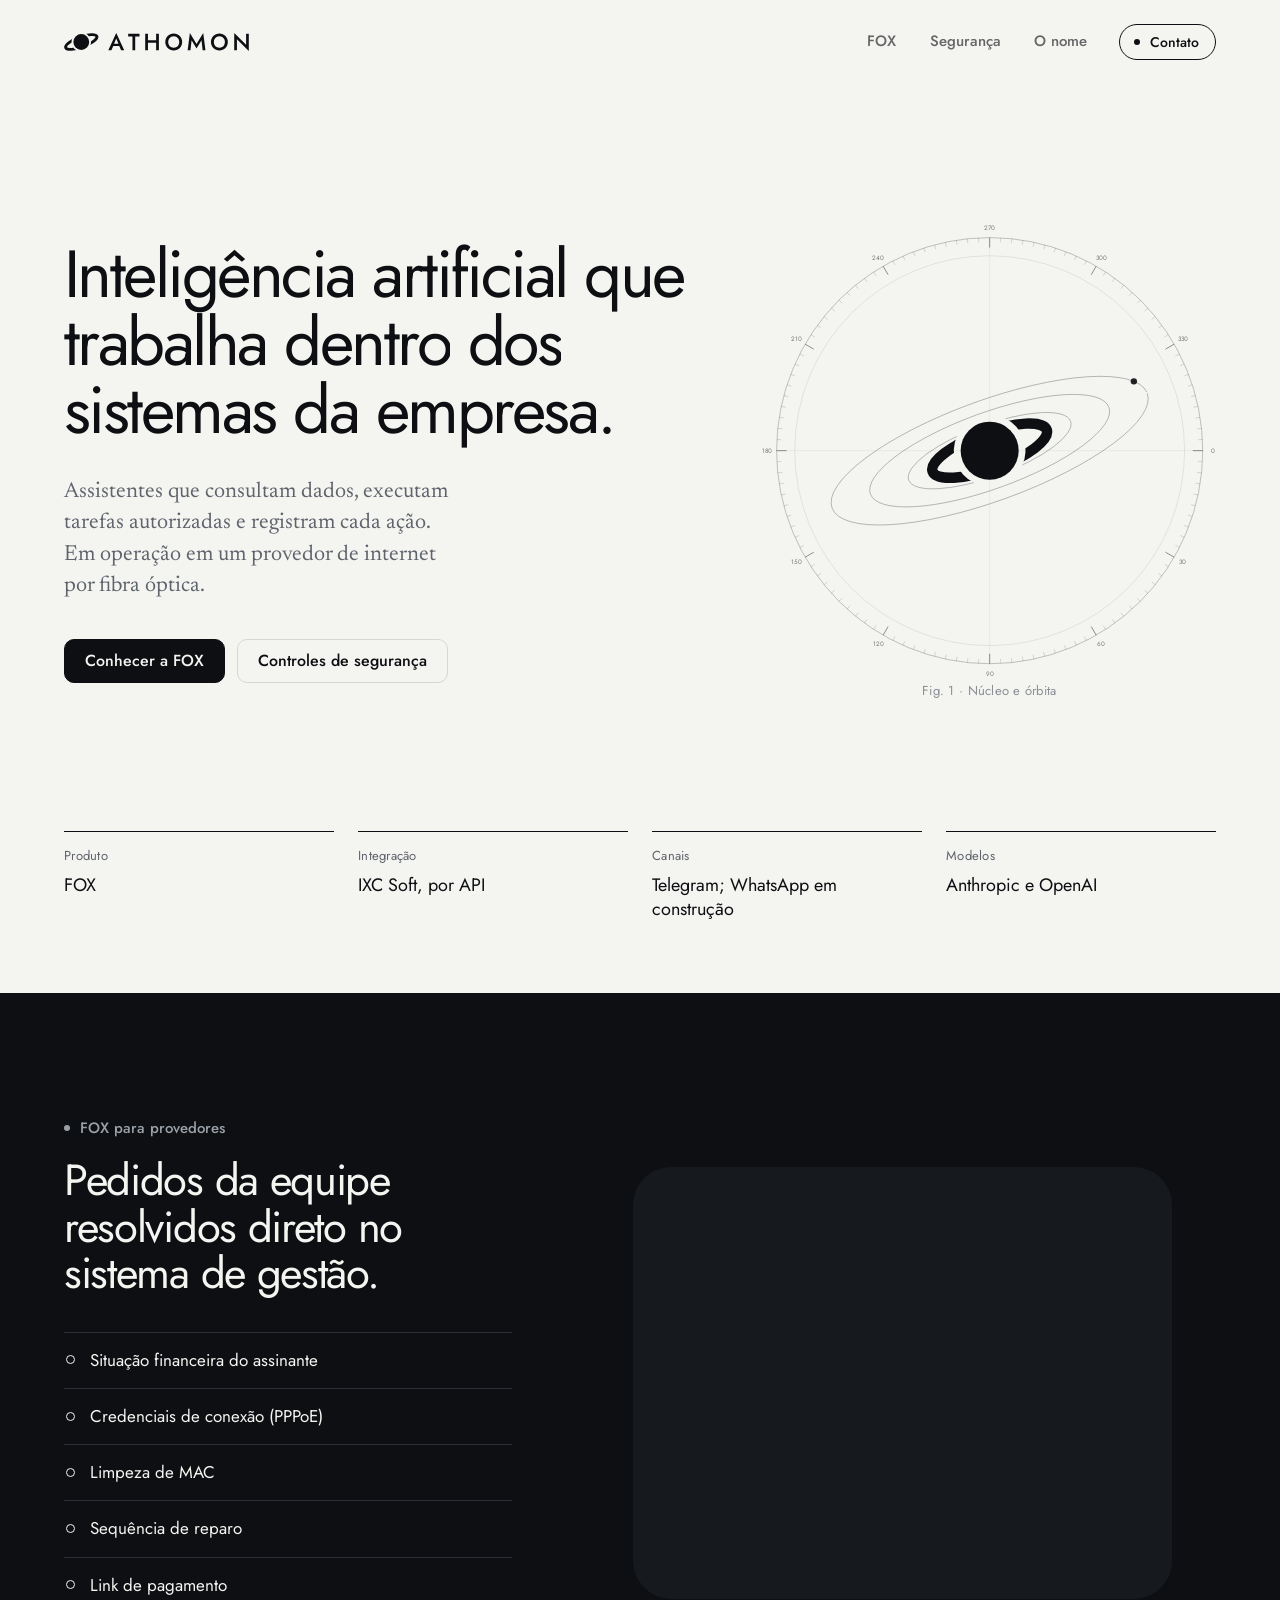
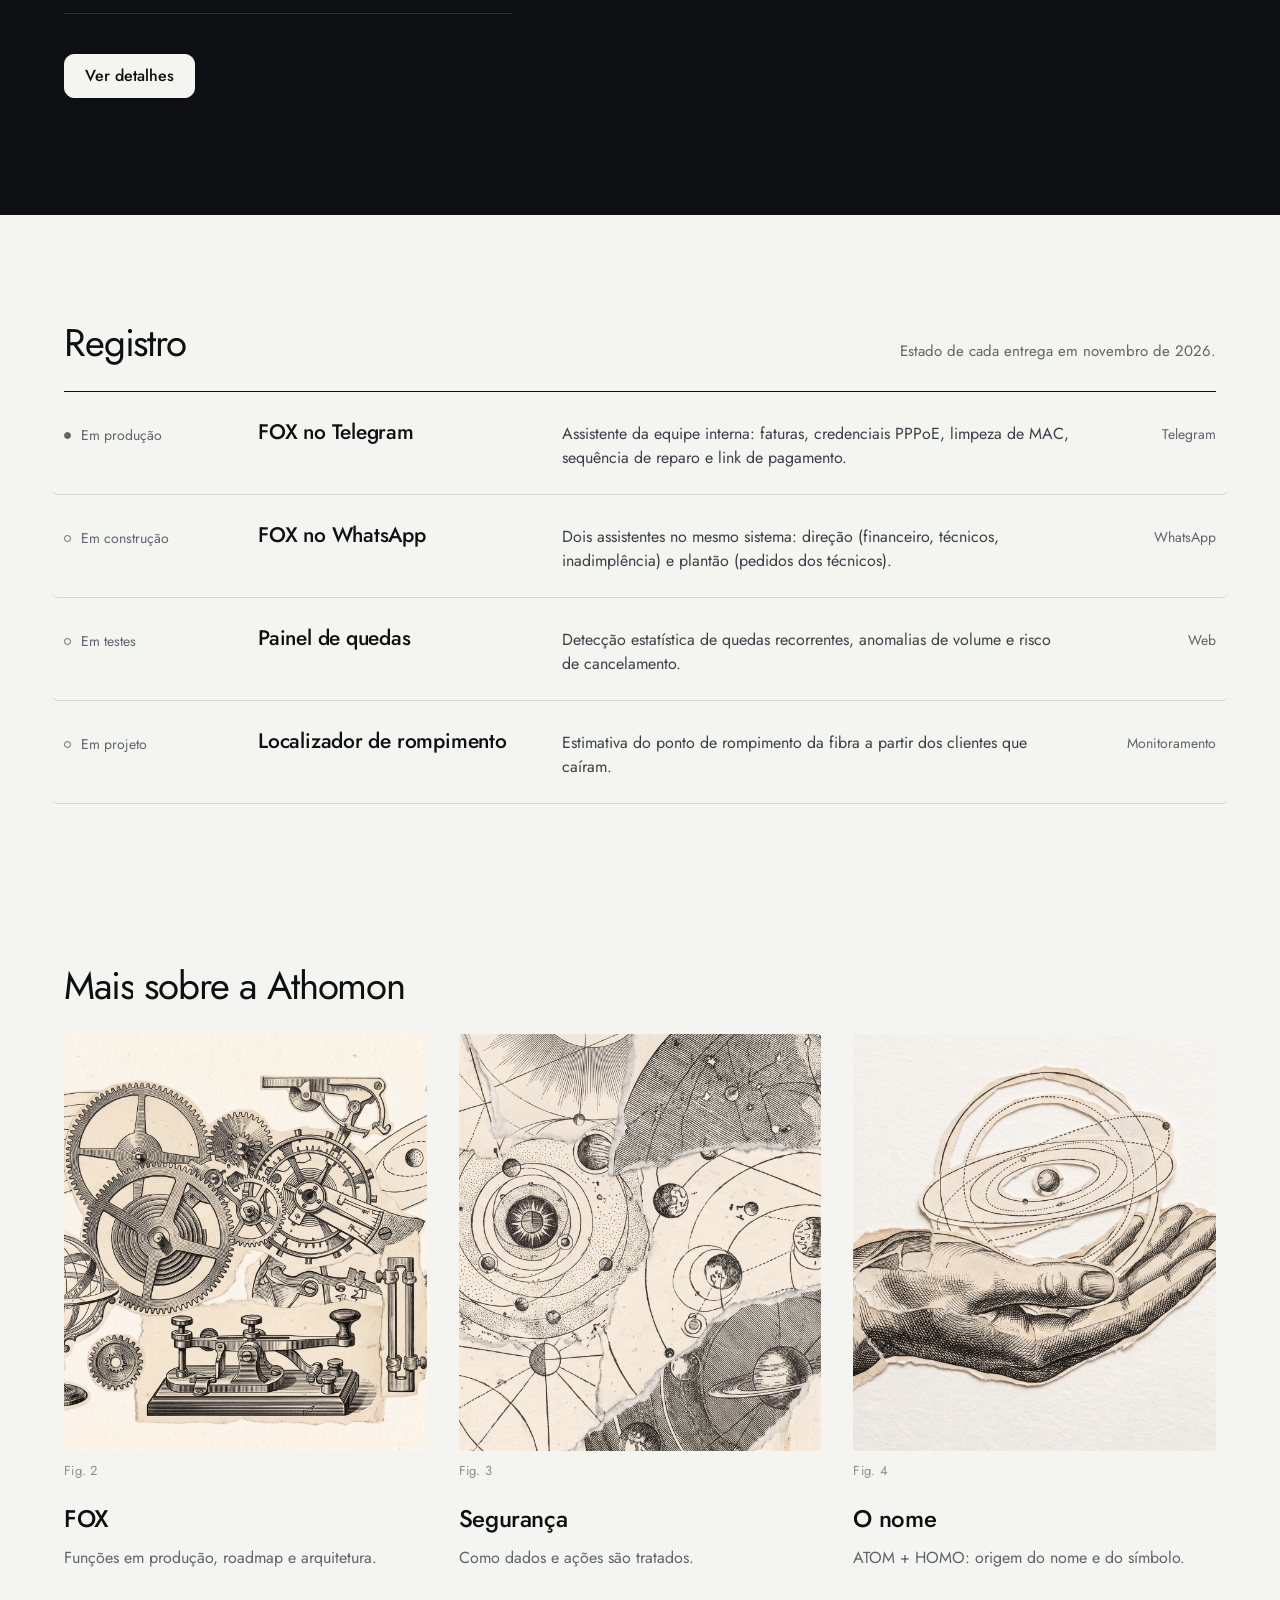
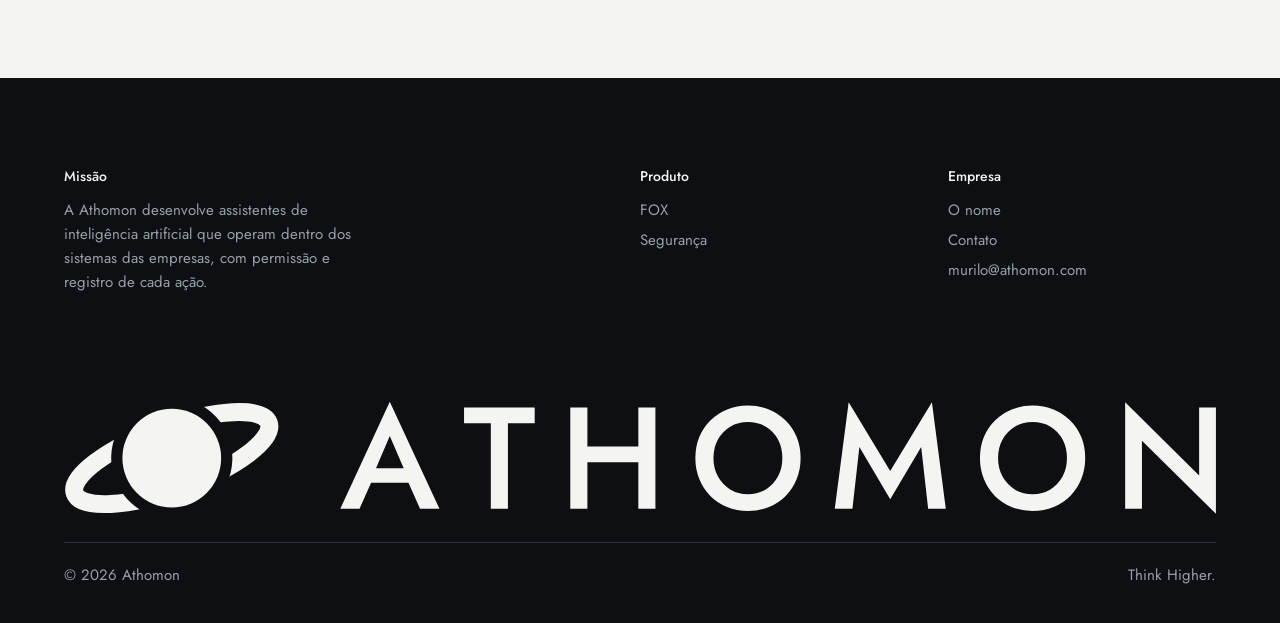
==== index.html @ ba0ac28b "Site institucional da Athomon Páginas: início, FOX, segurança, o nome, contato e 404. Domínio própri" ====
<!doctype html>
<html lang="pt-BR">
<head>
<meta charset="utf-8">
<meta name="viewport" content="width=device-width, initial-scale=1">
<title>ATHOMON · Inteligência Superior</title>
<meta name="description" content="A Athomon desenvolve assistentes de inteligência artificial que consultam dados, executam tarefas autorizadas e registram cada ação, integrados aos sistemas da empresa.">
<meta name="theme-color" content="#F4F4F1">
<meta property="og:type" content="website">
<meta property="og:site_name" content="ATHOMON">
<meta property="og:title" content="ATHOMON · Inteligência Superior">
<meta property="og:description" content="A Athomon desenvolve assistentes de inteligência artificial que consultam dados, executam tarefas autorizadas e registram cada ação, integrados aos sistemas da empresa.">
<meta property="og:image" content="https://athomon.com/assets/brand/og-image.png">
<meta name="twitter:card" content="summary_large_image">
<link rel="icon" href="assets/brand/favicon.svg" type="image/svg+xml">
<link rel="icon" href="assets/brand/favicon-32.png" sizes="32x32" type="image/png">
<link rel="apple-touch-icon" href="assets/brand/apple-touch-icon.png">
<link rel="manifest" href="site.webmanifest">
<link rel="preload" href="assets/fonts/newsreader-latin-opsz-normal.woff2" as="font" type="font/woff2" crossorigin>
<link rel="preload" href="assets/fonts/jost-latin-wght-normal.woff2" as="font" type="font/woff2" crossorigin>
<link rel="stylesheet" href="assets/css/site.css">
</head>
<body class="page-home">
<a class="skip" href="#conteudo">Pular para o conteúdo</a>
<header class="site-header" data-tone="light">
  <div class="wrap">
    <a class="brand" href="index.html" aria-label="ATHOMON, página inicial"><svg class="full" aria-hidden="true" focusable="false" xmlns="http://www.w3.org/2000/svg" viewBox="0 0 1591.4 155.0"><defs><mask id="gap-h" maskUnits="userSpaceOnUse" x="-100000" y="-100000" width="200000" height="200000"><rect x="-100000" y="-100000" width="200000" height="200000" fill="#fff"/><circle cx="60" cy="60" r="27" fill="#000"/></mask></defs><g transform="translate(148.8 77.5) scale(3.1) translate(-60 -60)"><ellipse cx="60" cy="60" rx="46" ry="14" transform="rotate(-20 60 60)" fill="none" stroke="currentColor" stroke-width="8" mask="url(#gap-h)"/><circle cx="60" cy="60" r="22" fill="currentColor"/></g><g transform="translate(381.0 147.5) scale(0.2 -0.2)" fill="currentColor"><path transform="translate(0 0)" d="M474 180 554 0H688L345 739L3 0H136L216 180ZM345 502 441 280H250Z"/><path transform="translate(850 0)" d="M8 591H193V0H311V591H496V700H8Z"/><path transform="translate(1514 0)" d="M548 700V430H196V700H78V0H196V321H548V0H666V700Z"/><path transform="translate(2418 0)" d="M163 350Q163 422 194.0 478.5Q225 535 278.5 567.0Q332 599 401 599Q472 599 525.5 567.0Q579 535 609.0 478.5Q639 422 639 350Q639 278 608.5 222.0Q578 166 524.5 133.5Q471 101 401 101Q332 101 278.5 133.5Q225 166 194.0 222.0Q163 278 163 350ZM38 350Q38 272 65.0 205.0Q92 138 141.0 89.0Q190 40 256.5 12.5Q323 -15 401 -15Q481 -15 547.0 12.5Q613 40 662.0 89.0Q711 138 738.0 205.0Q765 272 765 350Q765 429 738.0 495.0Q711 561 661.5 609.5Q612 658 546.0 685.5Q480 713 401 713Q324 713 257.5 685.5Q191 658 141.5 609.5Q92 561 65.0 495.0Q38 429 38 350Z"/><path transform="translate(3381 0)" d="M208 426 421 65 635 426 683 0H805L709 735L421 260L134 735L38 0H160Z"/><path transform="translate(4384 0)" d="M163 350Q163 422 194.0 478.5Q225 535 278.5 567.0Q332 599 401 599Q472 599 525.5 567.0Q579 535 609.0 478.5Q639 422 639 350Q639 278 608.5 222.0Q578 166 524.5 133.5Q471 101 401 101Q332 101 278.5 133.5Q225 166 194.0 222.0Q163 278 163 350ZM38 350Q38 272 65.0 205.0Q92 138 141.0 89.0Q190 40 256.5 12.5Q323 -15 401 -15Q481 -15 547.0 12.5Q613 40 662.0 89.0Q711 138 738.0 205.0Q765 272 765 350Q765 429 738.0 495.0Q711 561 661.5 609.5Q612 658 546.0 685.5Q480 713 401 713Q324 713 257.5 685.5Q191 658 141.5 609.5Q92 561 65.0 495.0Q38 429 38 350Z"/><path transform="translate(5347 0)" d="M589 700V230L78 735V0H194V470L705 -35V700Z"/></g></svg><svg class="symbol-only" viewBox="12 34 96 52" aria-hidden="true" focusable="false"><defs><mask id="sg-h" maskUnits="userSpaceOnUse" x="0" y="0" width="120" height="120"><rect width="120" height="120" fill="#fff"/><circle cx="60" cy="60" r="27" fill="#000"/></mask></defs><ellipse cx="60" cy="60" rx="46" ry="14" transform="rotate(-20 60 60)" fill="none" stroke="currentColor" stroke-width="8" mask="url(#sg-h)"/><circle cx="60" cy="60" r="22" fill="currentColor"/></svg></a>
    <nav class="nav" aria-label="Principal"><ul><li><a href="fox.html">FOX</a></li><li><a href="seguranca.html">Segurança</a></li><li><a href="o-nome.html">O nome</a></li><li class="only-mobile"><a href="contato.html">Contato</a></li></ul></nav>
    <a class="nav-cta" href="contato.html">Contato</a>
  </div>
</header>
<main id="conteudo">
<section class="hero2">
  <div class="wrap hero2-grid">
    <div class="hero2-copy">
      <h1 data-rise>Inteligência artificial que trabalha dentro dos sistemas da empresa.</h1>
      <p class="lead in d3">Assistentes que consultam dados, executam tarefas autorizadas e registram cada ação. Em operação em um provedor de internet por fibra óptica.</p>
      <div class="actions in d3"><a class="btn" href="fox.html">Conhecer a FOX</a><a class="btn btn--line" href="seguranca.html">Controles de segurança</a></div>
    </div>
    <figure class="instrument" aria-hidden="true">
      <div class="instrument-svg" data-instrument></div>
      <figcaption>Fig. 1 · Núcleo e órbita</figcaption>
    </figure>
  </div>
  <div class="wrap">
    <dl class="facts" data-stagger>
      <div><dt>Produto</dt><dd>FOX</dd></div>
      <div><dt>Integração</dt><dd>IXC Soft, por API</dd></div>
      <div><dt>Canais</dt><dd>Telegram; WhatsApp em construção</dd></div>
      <div><dt>Modelos</dt><dd>Anthropic e OpenAI</dd></div>
    </dl>
  </div>
</section>

<section class="band dark" aria-labelledby="band-t">
  <div class="wrap band-grid">
    <div>
      <p class="kicker">FOX para provedores</p>
      <h2 id="band-t" data-rise>Pedidos da equipe resolvidos direto no sistema de gestão.</h2>
      <ul class="funcs" data-stagger><li>Situação financeira do assinante</li><li>Credenciais de conexão (PPPoE)</li><li>Limpeza de MAC</li><li>Sequência de reparo</li><li>Link de pagamento</li></ul>
      <div class="actions"><a class="btn btn--light" href="fox.html">Ver detalhes</a></div>
    </div>
    <div class="band-media" data-media data-grow><video autoplay muted loop playsinline preload="metadata" aria-hidden="true" tabindex="-1">
      <source src="assets/media/ath-09.mp4" type="video/mp4">
      <source src="https://d8j0ntlcm91z4.cloudfront.net/user_3Ltc2vMDJ8bPHdyRY86cGGXdeo0/hf_20261112_053314_6e5d01b0-52cd-4d08-a341-68efa203b016.mp4" type="video/mp4">
    </video></div>
  </div>
</section>

<section class="section" aria-labelledby="log-t">
  <div class="wrap">
    <div class="sec-head"><h2 id="log-t" data-rise>Registro</h2><p>Estado de cada entrega em novembro de 2026.</p></div>
    <div class="log" data-stagger><a class="log-row" href="fox.html"><span class="state"><span class="dot full"></span>Em produção</span><span class="log-title">FOX no Telegram</span><span class="log-desc">Assistente da equipe interna: faturas, credenciais PPPoE, limpeza de MAC, sequência de reparo e link de pagamento.</span><span class="log-ch">Telegram</span></a><a class="log-row" href="fox.html"><span class="state"><span class="dot"></span>Em construção</span><span class="log-title">FOX no WhatsApp</span><span class="log-desc">Dois assistentes no mesmo sistema: direção (financeiro, técnicos, inadimplência) e plantão (pedidos dos técnicos).</span><span class="log-ch">WhatsApp</span></a><a class="log-row" href="fox.html"><span class="state"><span class="dot"></span>Em testes</span><span class="log-title">Painel de quedas</span><span class="log-desc">Detecção estatística de quedas recorrentes, anomalias de volume e risco de cancelamento.</span><span class="log-ch">Web</span></a><a class="log-row" href="fox.html"><span class="state"><span class="dot"></span>Em projeto</span><span class="log-title">Localizador de rompimento</span><span class="log-desc">Estimativa do ponto de rompimento da fibra a partir dos clientes que caíram.</span><span class="log-ch">Monitoramento</span></a></div>
  </div>
</section>

<section class="section tight" aria-labelledby="plates-t">
  <div class="wrap">
    <div class="sec-head"><h2 id="plates-t" data-rise>Mais sobre a Athomon</h2></div>
    <div class="plates" data-stagger><a class="plate" href="fox.html"><figure><div class="plate-img"><img src="assets/media/ath-21.jpg" data-fallback="https://d8j0ntlcm91z4.cloudfront.net/user_3Ltc2vMDJ8bPHdyRY86cGGXdeo0/hf_20261112_235222_d9765b86-56c0-4161-a56a-7967b03d1f3a.png" alt="Colagem em gravura antiga de engrenagens, polias e mecanismos de relógio." loading="lazy" decoding="async" width="2400" height="1340"></div><figcaption>Fig. 2</figcaption></figure><h3>FOX</h3><p>Funções em produção, roadmap e arquitetura.</p></a><a class="plate" href="seguranca.html"><figure><div class="plate-img"><img src="assets/media/ath-06.jpg" data-fallback="https://d8j0ntlcm91z4.cloudfront.net/user_3Ltc2vMDJ8bPHdyRY86cGGXdeo0/hf_20261112_063831_55369bb4-44fc-4969-8434-1ddefa40897b.png" alt="Colagem em gravura antiga de cartas celestes e diagramas de órbitas." loading="lazy" decoding="async" width="2400" height="1340"></div><figcaption>Fig. 3</figcaption></figure><h3>Segurança</h3><p>Como dados e ações são tratados.</p></a><a class="plate" href="o-nome.html"><figure><div class="plate-img"><img src="assets/media/ath-20.jpg" data-fallback="https://d8j0ntlcm91z4.cloudfront.net/user_3Ltc2vMDJ8bPHdyRY86cGGXdeo0/hf_20261112_235221_99760dc1-51d0-4c49-9a8e-3d33d204078f.png" alt="Colagem em gravura antiga de uma mão humana segurando um sistema de órbitas." loading="lazy" decoding="async" width="2400" height="1340"></div><figcaption>Fig. 4</figcaption></figure><h3>O nome</h3><p>ATOM + HOMO: origem do nome e do símbolo.</p></a></div>
  </div>
</section>
</main>
<footer class="site-footer dark">
  <div class="wrap">
    <div class="foot-grid">
      <div><h4>Missão</h4><p>A Athomon desenvolve assistentes de inteligência artificial que operam dentro dos sistemas das empresas, com permissão e registro de cada ação.</p></div>
      <div><h4>Produto</h4><ul><li><a href="fox.html">FOX</a></li><li><a href="seguranca.html">Segurança</a></li></ul></div>
      <div><h4>Empresa</h4><ul><li><a href="o-nome.html">O nome</a></li><li><a href="contato.html">Contato</a></li><li><a href="mailto:murilo@athomon.com">murilo@athomon.com</a></li></ul></div>
    </div>
    <div class="foot-mark" aria-hidden="true"><svg class="full" aria-hidden="true" focusable="false" xmlns="http://www.w3.org/2000/svg" viewBox="0 0 1591.4 155.0"><defs><mask id="gap-f" maskUnits="userSpaceOnUse" x="-100000" y="-100000" width="200000" height="200000"><rect x="-100000" y="-100000" width="200000" height="200000" fill="#fff"/><circle cx="60" cy="60" r="27" fill="#000"/></mask></defs><g transform="translate(148.8 77.5) scale(3.1) translate(-60 -60)"><ellipse cx="60" cy="60" rx="46" ry="14" transform="rotate(-20 60 60)" fill="none" stroke="currentColor" stroke-width="8" mask="url(#gap-f)"/><circle cx="60" cy="60" r="22" fill="currentColor"/></g><g transform="translate(381.0 147.5) scale(0.2 -0.2)" fill="currentColor"><path transform="translate(0 0)" d="M474 180 554 0H688L345 739L3 0H136L216 180ZM345 502 441 280H250Z"/><path transform="translate(850 0)" d="M8 591H193V0H311V591H496V700H8Z"/><path transform="translate(1514 0)" d="M548 700V430H196V700H78V0H196V321H548V0H666V700Z"/><path transform="translate(2418 0)" d="M163 350Q163 422 194.0 478.5Q225 535 278.5 567.0Q332 599 401 599Q472 599 525.5 567.0Q579 535 609.0 478.5Q639 422 639 350Q639 278 608.5 222.0Q578 166 524.5 133.5Q471 101 401 101Q332 101 278.5 133.5Q225 166 194.0 222.0Q163 278 163 350ZM38 350Q38 272 65.0 205.0Q92 138 141.0 89.0Q190 40 256.5 12.5Q323 -15 401 -15Q481 -15 547.0 12.5Q613 40 662.0 89.0Q711 138 738.0 205.0Q765 272 765 350Q765 429 738.0 495.0Q711 561 661.5 609.5Q612 658 546.0 685.5Q480 713 401 713Q324 713 257.5 685.5Q191 658 141.5 609.5Q92 561 65.0 495.0Q38 429 38 350Z"/><path transform="translate(3381 0)" d="M208 426 421 65 635 426 683 0H805L709 735L421 260L134 735L38 0H160Z"/><path transform="translate(4384 0)" d="M163 350Q163 422 194.0 478.5Q225 535 278.5 567.0Q332 599 401 599Q472 599 525.5 567.0Q579 535 609.0 478.5Q639 422 639 350Q639 278 608.5 222.0Q578 166 524.5 133.5Q471 101 401 101Q332 101 278.5 133.5Q225 166 194.0 222.0Q163 278 163 350ZM38 350Q38 272 65.0 205.0Q92 138 141.0 89.0Q190 40 256.5 12.5Q323 -15 401 -15Q481 -15 547.0 12.5Q613 40 662.0 89.0Q711 138 738.0 205.0Q765 272 765 350Q765 429 738.0 495.0Q711 561 661.5 609.5Q612 658 546.0 685.5Q480 713 401 713Q324 713 257.5 685.5Q191 658 141.5 609.5Q92 561 65.0 495.0Q38 429 38 350Z"/><path transform="translate(5347 0)" d="M589 700V230L78 735V0H194V470L705 -35V700Z"/></g></svg></div>
    <div class="legal"><span>&copy; <span id="year">2026</span> Athomon</span><span lang="en">Think Higher.</span></div>
  </div>
</footer>
<script src="assets/js/site.js" defer></script>
<script src="assets/js/motion.js" defer></script>
</body>
</html>
---- assets/css/site.css ----
/* ATHOMON — site institucional (v3)
   Base clara (branco gelo), serifada nos títulos e textos, Jost na interface.
   Faixas escuras só onde há mídia. */

@font-face {
  font-family: "Newsreader";
  font-style: normal; font-display: swap; font-weight: 200 800;
  src: url("../fonts/newsreader-latin-opsz-normal.woff2") format("woff2-variations");
  unicode-range: U+0000-00FF, U+0131, U+0152-0153, U+02BB-02BC, U+02C6, U+02DA, U+02DC, U+0304, U+0308, U+0329, U+2000-206F, U+20AC, U+2122, U+2191, U+2193, U+2212, U+2215, U+FEFF, U+FFFD;
}
@font-face {
  font-family: "Newsreader";
  font-style: normal; font-display: swap; font-weight: 200 800;
  src: url("../fonts/newsreader-latin-ext-opsz-normal.woff2") format("woff2-variations");
  unicode-range: U+0100-02BA, U+02BD-02C5, U+02C7-02CC, U+02CE-02D7, U+02DD-02FF, U+1E00-1E9F, U+1EF2-1EFF, U+20A0-20AB, U+20AD-20C0, U+2113, U+2C60-2C7F, U+A720-A7FF;
}
@font-face {
  font-family: "Jost";
  font-style: normal; font-display: swap; font-weight: 100 900;
  src: url("../fonts/jost-latin-wght-normal.woff2") format("woff2-variations");
  unicode-range: U+0000-00FF, U+0131, U+0152-0153, U+02BB-02BC, U+02C6, U+02DA, U+02DC, U+0304, U+0308, U+0329, U+2000-206F, U+20AC, U+2122, U+2191, U+2193, U+2212, U+2215, U+FEFF, U+FFFD;
}
@font-face {
  font-family: "Jost";
  font-style: normal; font-display: swap; font-weight: 100 900;
  src: url("../fonts/jost-latin-ext-wght-normal.woff2") format("woff2-variations");
  unicode-range: U+0100-02BA, U+02BD-02C5, U+02C7-02CC, U+02CE-02D7, U+02DD-02FF, U+1E00-1E9F, U+1EF2-1EFF, U+20A0-20AB, U+20AD-20C0, U+2113, U+2C60-2C7F, U+A720-A7FF;
}


:root {
  --ink: #0D0F12;
  --ink-2: #16191E;
  --ink-line: #2A2E35;
  --ink-muted: #9AA0A8;
  --paper: #F4F4F1;
  --card: #EAEAE5;
  --card-2: #E1E1DB;
  --line: #D6D7D1;
  --muted: #5F646C;
  --faint: #8A8F96;

  --serif: "Newsreader", "Iowan Old Style", Georgia, serif;
  --sans: "Jost", system-ui, sans-serif;
  --ease-out: cubic-bezier(.16, 1, .3, 1);
  --ease-io: cubic-bezier(.65, 0, .35, 1);
  --gutter: clamp(20px, 5vw, 80px);
  --max: 1280px;
  --col: 680px;
  --header-h: 84px;
}

*, *::before, *::after { box-sizing: border-box; }
html { -webkit-text-size-adjust: 100%; text-size-adjust: 100%; scroll-padding-top: 110px; }
body {
  margin: 0; background: var(--paper); color: var(--ink);
  font-family: var(--serif); font-size: 20px; line-height: 1.6;
  font-optical-sizing: auto;
  -webkit-font-smoothing: antialiased; -moz-osx-font-smoothing: grayscale;
  overflow-x: clip;
}
img, svg, video { display: block; max-width: 100%; }
a { color: inherit; }
::selection { background: var(--ink); color: var(--paper); }
.dark ::selection { background: var(--paper); color: var(--ink); }
:focus-visible { outline: 1.5px solid currentColor; outline-offset: 4px; border-radius: 4px; }
.skip { position: fixed; left: 16px; top: -60px; z-index: 100; background: var(--ink); color: var(--paper); font: 500 15px var(--sans); padding: 10px 16px; border-radius: 999px; text-decoration: none; transition: top .2s; }
.skip:focus { top: 16px; }

.wrap { width: min(100% - 2 * var(--gutter), var(--max)); margin-inline: auto; }
.col { width: min(100% - 2 * var(--gutter), var(--col)); margin-inline: auto; }
.dark { background: var(--ink); color: var(--paper); }

/* ---------- Header: marca à esquerda, links de texto ---------- */
.site-header { position: fixed; inset: 0 0 auto 0; z-index: 50; height: var(--header-h); color: var(--ink); view-transition-name: header; transition: color .35s, background-color .35s, transform .5s var(--ease-out), border-color .35s; border-bottom: 1px solid transparent; }
.site-header[data-tone="dark"] { color: var(--paper); }
.site-header.is-solid { background: rgba(244, 244, 241, .88); -webkit-backdrop-filter: blur(16px); backdrop-filter: blur(16px); border-bottom-color: var(--line); }
.site-header.is-solid[data-tone="dark"] { background: rgba(13, 15, 18, .8); border-bottom-color: var(--ink-line); }
.site-header.is-hidden { transform: translateY(-100%); }
.site-header .wrap { height: 100%; display: grid; grid-template-columns: auto 1fr auto; align-items: center; gap: 32px; }
.brand { display: block; line-height: 0; color: inherit; }
.brand svg { height: 18px; width: auto; }
.brand .symbol-only { display: none; }
.nav ul { list-style: none; margin: 0; padding: 0; display: flex; justify-content: flex-end; gap: clamp(20px, 2.6vw, 40px); }
.nav a { position: relative; display: block; padding: 8px 0; font: 500 15px/1 var(--sans); text-decoration: none; color: inherit; opacity: .62; transition: opacity .25s; }
.nav a:hover, .nav a[aria-current="page"] { opacity: 1; }
.nav a::after { content: ""; position: absolute; left: 50%; bottom: -4px; width: 4px; height: 4px; margin-left: -2px; border-radius: 50%; background: currentColor; transform: scale(0); transition: transform .4s var(--ease-out); }
.nav a[aria-current="page"]::after { transform: scale(1); }
.nav .only-mobile { display: none; }
.nav-cta { display: inline-flex; align-items: center; gap: 10px; height: 36px; padding: 0 16px 0 14px; border-radius: 999px; border: 1px solid currentColor; font: 500 14px/1 var(--sans); text-decoration: none; color: inherit; transition: background-color .25s, color .25s, transform .45s var(--ease-out); }
.nav-cta::before { content: ""; width: 6px; height: 6px; border-radius: 50%; background: currentColor; }
.nav-cta:hover { background: var(--ink); color: var(--paper); border-color: var(--ink); }
.site-header[data-tone="dark"] .nav-cta:hover { background: var(--paper); color: var(--ink); border-color: var(--paper); }
@media (max-width: 760px) {
  :root { --header-h: 64px; }
  .site-header .wrap { grid-template-columns: auto 1fr; gap: 12px; }
  .brand .full { display: none; }
  .brand .symbol-only { display: block; height: 24px; }
  .nav ul { gap: 16px; }
  .nav a { font-size: 14px; }
  .nav .only-mobile { display: list-item; }
  .nav-cta { display: none; }
}

/* ---------- Tipografia ---------- */
.eyebrow { display: inline-flex; align-items: center; gap: 10px; font: 500 15px/1.2 var(--sans); margin: 0 0 22px; color: var(--muted); }
.eyebrow::before { content: ""; width: 18px; height: 1px; background: currentColor; }
.headline { font-family: var(--sans); font-weight: 400; font-size: clamp(48px, 6.6vw, 104px); line-height: 1; letter-spacing: -.035em; margin: 0; }
.headline .l { display: block; }
.headline .l > span { display: inline-block; }
.stagger .l:first-child > span { transform: translateX(-.8em); }
.stagger .l:last-child > span { transform: translateX(.8em); }
@media (max-width: 760px) { .stagger .l:first-child > span { transform: translateX(-.25em); } .stagger .l:last-child > span { transform: translateX(.25em); } }
.h2 { font-weight: 400; font-size: clamp(32px, 3.2vw, 46px); line-height: 1.12; letter-spacing: -.015em; margin: 0 0 24px; }
.section-label { font: 500 16px var(--sans); margin: 0 0 22px; padding-bottom: 16px; border-bottom: 1px solid var(--line); }
.in { animation: title-in 1.4s var(--ease-out) both; }
.in.d2 { animation-delay: .1s; }
.in.d3 { animation-delay: .3s; }
@keyframes title-in { from { opacity: 0; translate: 0 22px; filter: blur(6px); } }

/* ---------- Abertura: frase em dois pesos ---------- */
.intro { padding: calc(var(--header-h) + clamp(48px, 9vh, 96px)) 0 clamp(36px, 6vh, 64px); }
.statement { font-weight: 400; font-size: clamp(30px, 3.4vw, 50px); line-height: 1.16; letter-spacing: -.014em; margin: 0; max-width: 24.5em; color: var(--faint); }
.statement b { font-family: var(--sans); font-weight: 500; letter-spacing: -.016em; color: var(--ink); }

/* ---------- Cartão em destaque ---------- */
.feature { position: relative; overflow: hidden; isolation: isolate; border-radius: 18px; background: var(--ink); color: var(--paper); min-height: min(84vh, 840px); display: grid; align-items: start; text-align: center; }
.feature-media { position: absolute; inset: 0; z-index: -1; }
.feature-media video, .feature-media img { width: 100%; height: 100%; object-fit: cover; object-position: 50% 78%; opacity: 0; transition: opacity 1.6s var(--ease-out); }
.feature-media.is-ready video, .feature-media.is-ready img { opacity: 1; }
.feature-body { padding: clamp(56px, 11vh, 120px) clamp(24px, 5vw, 80px) 0; max-width: 760px; margin: 0 auto; }
.feature .actions { justify-content: center; }
.feature .headline { font-size: clamp(44px, 5.6vw, 88px); }
.feature p { font: 400 clamp(17px, 1.35vw, 21px)/1.5 var(--sans); color: #D3D6DA; margin: 28px auto 34px; max-width: 26em; }
@media (max-width: 760px) {
  .feature { min-height: 680px; }
  .feature-media video { object-position: 74% 100%; }
}

/* ---------- Botões ---------- */
.actions { display: flex; flex-wrap: wrap; gap: 12px; align-items: center; }
.btn { display: inline-flex; align-items: center; height: 44px; padding: 0 20px; border-radius: 10px; font: 500 16px/1 var(--sans); text-decoration: none; cursor: pointer; background: var(--ink); color: var(--paper); border: 1px solid var(--ink); transition: transform .45s var(--ease-out), opacity .2s, background-color .2s; }
.btn:hover { opacity: .88; }
.btn--light { background: var(--paper); color: var(--ink); border-color: var(--paper); }
.btn--ghost { background: color-mix(in srgb, var(--paper) 14%, transparent); color: var(--paper); border-color: transparent; }
.btn--line { background: transparent; color: var(--ink); border-color: var(--line); }
.btn--line:hover { background: var(--card); opacity: 1; }
.btn--wide { width: 100%; justify-content: center; background: var(--card-2); color: var(--ink); border-color: transparent; }
.btn--wide:hover { opacity: .8; }

/* ---------- Seções ---------- */
.section { padding: clamp(72px, 12vh, 130px) 0; }
.section.tight { padding-top: clamp(36px, 6vh, 60px); }

/* Cartões de atualização */
.cards { display: grid; grid-template-columns: repeat(3, minmax(0, 1fr)); gap: 16px; }
.card { background: var(--card); border-radius: 16px; padding: 30px 30px 26px; display: flex; flex-direction: column; font-family: var(--sans); }
.card .meta { font-size: 15px; color: var(--muted); display: flex; justify-content: space-between; gap: 12px; margin-bottom: 22px; }
.card h3 { font: 500 26px/1.15 var(--sans); letter-spacing: -.012em; margin: 0 0 14px; }
.card p { font-size: 16px; line-height: 1.5; color: #3B4048; margin: 0 0 28px; }
.card dl { margin: auto 0 18px; }
.card dl div { display: flex; justify-content: space-between; gap: 16px; padding: 12px 0; border-top: 1px solid var(--line); font-size: 15px; }
.card dt { font-weight: 500; }
.card dd { margin: 0; color: var(--muted); text-align: right; }
.state { display: inline-flex; align-items: center; gap: 8px; }
.dot { width: 7px; height: 7px; border-radius: 50%; border: 1.5px solid currentColor; display: inline-block; position: relative; }
.dot.full { background: currentColor; }
@media (max-width: 960px) { .cards { grid-template-columns: 1fr; } }

/* Saiba mais: cartões com colagem */
.learn { display: grid; grid-template-columns: repeat(3, minmax(0, 1fr)); gap: 24px; }
.learn a { text-decoration: none; display: block; font-family: var(--sans); }
.learn .thumb { aspect-ratio: 16 / 10; border-radius: 10px; overflow: hidden; background: var(--card); margin-bottom: 18px; }
.learn .thumb img { width: 100%; height: 100%; object-fit: cover; transition: transform 1.2s var(--ease-out); }
.learn a:hover .thumb img { transform: scale(1.04); }
.learn h3 { font: 600 22px/1.2 var(--sans); letter-spacing: -.01em; margin: 0 0 8px; }
.learn p { font-size: 16px; line-height: 1.5; color: var(--muted); margin: 0; max-width: 34ch; }
@media (max-width: 860px) { .learn { grid-template-columns: 1fr; } }

/* ---------- Páginas internas ---------- */
.page-top { padding: calc(var(--header-h) + clamp(64px, 12vh, 130px)) 0 clamp(48px, 8vh, 88px); }
.page-top .lead { font-size: clamp(22px, 2vw, 28px); line-height: 1.35; color: var(--muted); max-width: 32ch; margin: 28px 0 0; }
.page-top.center { text-align: center; }
.page-top.center .lead { margin-inline: auto; }

.media-card { border-radius: 18px; overflow: hidden; aspect-ratio: 16 / 8; background: var(--ink); position: relative; }
.media-card video, .media-card img { width: 100%; height: 100%; object-fit: cover; opacity: 0; transition: opacity 1.6s var(--ease-out); }
.media-card.is-ready video, .media-card.is-ready img { opacity: 1; }
@media (max-width: 760px) { .media-card { aspect-ratio: 4 / 5; } .media-card video { object-position: 76% 50%; } }

/* Ficha técnica (linhas rótulo / valor) */
.spec { display: grid; grid-template-columns: minmax(0, 4fr) minmax(0, 8fr); gap: clamp(28px, 5vw, 80px); }
.spec h2 { font-family: var(--sans); font-weight: 400; font-size: clamp(28px, 2.6vw, 38px); line-height: 1.1; letter-spacing: -.025em; margin: 0; }
.spec h2 small { display: block; font: 400 16px/1.5 var(--sans); color: var(--muted); margin-top: 12px; letter-spacing: 0; }
.rows { border-top: 1px solid var(--ink); font-family: var(--sans); }
.rows > div { display: grid; grid-template-columns: minmax(150px, 2fr) minmax(0, 5fr) auto; gap: 20px; padding: 18px 0; border-bottom: 1px solid var(--line); font-size: 17px; line-height: 1.45; align-items: baseline; }
.rows dt { font-weight: 500; }
.rows dd { margin: 0; color: #3B4048; }
.rows .tag { font-size: 14px; color: var(--muted); white-space: nowrap; }
@media (max-width: 860px) { .spec { grid-template-columns: 1fr; } .rows > div { grid-template-columns: 1fr; gap: 4px; } }

/* Texto corrido */
.prose p { margin: 0 0 1.2em; }
.prose strong { font-weight: 600; }
.prose a { text-decoration: underline; text-decoration-thickness: 1px; text-underline-offset: 3px; }
.figure { margin: 0; }
.figure .frame { border-radius: 14px; overflow: hidden; background: var(--card); aspect-ratio: 16 / 9; }
.figure img { width: 100%; height: 100%; object-fit: cover; }
.figure figcaption { font: 400 15px/1.5 var(--sans); color: var(--muted); margin-top: 14px; }

/* Controles de segurança */
.controls { display: grid; grid-template-columns: repeat(2, minmax(0, 1fr)); gap: 0 clamp(32px, 5vw, 72px); border-top: 1px solid var(--ink); }
.controls article { padding: 30px 0 34px; border-bottom: 1px solid var(--line); }
.controls h3 { font: 500 21px/1.25 var(--sans); margin: 0 0 10px; letter-spacing: -.005em; }
.controls p { margin: 0; font-size: 18px; line-height: 1.55; color: #3B4048; max-width: 40ch; }
@media (max-width: 760px) { .controls { grid-template-columns: 1fr; } }

/* ---------- O nome ---------- */
.story { position: relative; height: 380vh; }
.story-stage { position: sticky; top: 0; height: 100svh; display: grid; place-items: center; overflow: hidden; }
.story-inner { width: min(100% - 2 * var(--gutter), 1160px); display: grid; gap: clamp(36px, 7vh, 72px); }
.word { width: 100%; height: auto; overflow: visible; }
.word .ltr path { fill: var(--paper); }
.word .ltr { transform-box: fill-box; transform-origin: center; transition: opacity .8s var(--ease-out), transform 1s var(--ease-out); }
.word .sym-ring { fill: none; stroke: var(--paper); }
.word .sym-core { fill: var(--paper); }
.captions { position: relative; min-height: 5em; width: min(100%, 720px); margin-inline: auto; text-align: center; font-family: var(--sans); }
.caption { position: absolute; inset: 0 0 auto 0; opacity: 0; transform: translateY(12px); transition: opacity .7s var(--ease-out), transform .9s var(--ease-out); }
.caption.is-on { opacity: 1; transform: none; }
.caption b { display: block; font-weight: 500; font-size: 15px; letter-spacing: .14em; margin-bottom: 10px; color: var(--ink-muted); }
.caption p { margin: 0; font-size: clamp(19px, 1.7vw, 23px); line-height: 1.4; }
.progress { position: absolute; right: var(--gutter); top: 50%; translate: 0 -50%; display: grid; gap: 10px; }
.progress i { display: block; width: 5px; height: 5px; border-radius: 50%; background: var(--ink-line); transition: background .4s, transform .4s; }
.progress i.is-on { background: var(--paper); transform: scale(1.4); }
@media (max-width: 700px) { .progress { display: none; } }

/* ---------- Contato ---------- */
.contact .mail { font-size: clamp(34px, 5.4vw, 84px); line-height: 1.05; letter-spacing: -.025em; margin: 30px 0 40px; word-break: break-word; }
.contact .mail a { text-decoration: none; background: linear-gradient(currentColor, currentColor) 0 100% / 0 1.5px no-repeat; transition: background-size .8s var(--ease-out); }
.contact .mail a:hover { background-size: 100% 1.5px; }
.toast { min-height: 1.6em; margin-top: 16px; font: 400 15px var(--sans); color: var(--muted); }

/* ---------- Rodapé ---------- */
.site-footer { padding: 88px 0 36px; font: 400 15px/1.6 var(--sans); color: var(--ink-muted); overflow: hidden; }
.foot-grid { display: grid; grid-template-columns: 2fr 1fr 1fr; gap: 40px; }
.foot-grid p { margin: 0; max-width: 34ch; }
.site-footer h4 { font: 500 14px var(--sans); color: var(--paper); margin: 0 0 12px; }
.site-footer ul { list-style: none; padding: 0; margin: 0; }
.site-footer li { margin-bottom: 6px; }
.site-footer a { text-decoration: none; }
.site-footer a:hover { color: var(--paper); }
.foot-mark { color: var(--paper); margin: clamp(72px, 12vh, 140px) 0 28px; }
.foot-mark svg { width: 100%; height: auto; }
.site-footer .legal { display: flex; justify-content: space-between; gap: 16px; padding-top: 20px; border-top: 1px solid var(--ink-line); }
@media (max-width: 760px) { .foot-grid { grid-template-columns: 1fr 1fr; } .foot-grid > :first-child { grid-column: 1 / -1; } }

/* ---------- Início ---------- */
.hero2 { padding: calc(var(--header-h) + clamp(40px, 8vh, 90px)) 0 clamp(48px, 8vh, 90px); }
.hero2-grid { display: grid; grid-template-columns: minmax(0, 7fr) minmax(0, 5fr); gap: clamp(32px, 5vw, 80px); align-items: center; min-height: min(68vh, 680px); }
.hero2 h1 { font: 400 clamp(42px, 5.2vw, 84px)/1.02 var(--sans); letter-spacing: -.038em; margin: 0; max-width: 13em; }
.hero2 .lead { font-size: clamp(20px, 1.7vw, 24px); line-height: 1.45; color: var(--muted); max-width: 33ch; margin: 32px 0 36px; }
.instrument { margin: 0; position: relative; }
.instrument-svg { aspect-ratio: 1; width: 100%; }
.instrument-svg svg { width: 100%; height: 100%; overflow: visible; }
.instrument figcaption { font: 400 13px var(--sans); color: var(--faint); text-align: center; margin-top: 4px; letter-spacing: .02em; }
.facts { display: grid; grid-template-columns: repeat(4, minmax(0, 1fr)); gap: 24px; margin: clamp(40px, 7vh, 72px) 0 0; font-family: var(--sans); }
.facts div { border-top: 1px solid var(--ink); padding-top: 14px; }
.facts dt { font-size: 13px; color: var(--muted); margin-bottom: 6px; letter-spacing: .02em; }
.facts dd { margin: 0; font-size: 18px; line-height: 1.35; }
@media (max-width: 900px) {
  .hero2-grid { grid-template-columns: 1fr; min-height: 0; }
  .instrument { width: min(100%, 420px); margin: 0 auto; order: -1; }
  .facts { grid-template-columns: 1fr 1fr; }
}

/* Faixa escura da FOX */
.band { padding: clamp(80px, 13vh, 140px) 0; }
.band-grid { display: grid; grid-template-columns: minmax(0, 5fr) minmax(0, 7fr); gap: clamp(36px, 6vw, 96px); align-items: center; }
.kicker { font: 500 15px var(--sans); color: var(--ink-muted); margin: 0 0 18px; display: inline-flex; align-items: center; gap: 10px; }
.kicker::before { content: ""; width: 6px; height: 6px; border-radius: 50%; background: currentColor; }
.band h2 { font: 400 clamp(32px, 3.4vw, 52px)/1.06 var(--sans); letter-spacing: -.03em; margin: 0 0 36px; }
.funcs { list-style: none; padding: 0; margin: 0 0 40px; font-family: var(--sans); border-top: 1px solid var(--ink-line); }
.funcs li { padding: 14px 0 14px 26px; border-bottom: 1px solid var(--ink-line); position: relative; font-size: 17px; }
.funcs li::before { content: ""; position: absolute; left: 2px; top: 50%; width: 9px; height: 9px; margin-top: -5px; border-radius: 50%; border: 1.5px solid var(--paper); }
.band-media { border-radius: 10px; overflow: hidden; aspect-ratio: 4 / 3.2; background: var(--ink-2); }
.band-media video { width: 100%; height: 100%; object-fit: cover; object-position: 70% 70%; opacity: 0; transition: opacity 1.6s var(--ease-out); }
.band-media.is-ready video { opacity: 1; }
@media (max-width: 900px) { .band-grid { grid-template-columns: 1fr; } .band-media { order: -1; } }

/* Cabeçalho de seção */
.sec-head { display: flex; justify-content: space-between; align-items: baseline; gap: 24px; margin-bottom: 28px; }
.sec-head h2 { font: 400 clamp(30px, 3vw, 44px)/1.05 var(--sans); letter-spacing: -.03em; margin: 0; }
.sec-head p { margin: 0; font: 400 15px var(--sans); color: var(--muted); }

/* Registro */
.log { border-top: 1px solid var(--ink); font-family: var(--sans); }
.log-row { display: grid; grid-template-columns: 170px minmax(0, 1.1fr) minmax(0, 2fr) 120px; gap: 24px; align-items: baseline; padding: 24px 12px; margin: 0 -12px; border-bottom: 1px solid var(--line); text-decoration: none; border-radius: 6px; transition: background-color .3s; }
.log-row:hover { background: var(--card); }
.log-row .state { font-size: 14px; color: var(--muted); gap: 10px; }
.log-title { font-size: 21px; font-weight: 500; letter-spacing: -.01em; }
.log-desc { font-size: 16px; line-height: 1.5; color: #3B4048; }
.log-ch { font-size: 14px; color: var(--muted); text-align: right; }
@media (max-width: 900px) { .log-row { grid-template-columns: 1fr; gap: 6px; } .log-ch { text-align: left; } }

/* Pranchas */
.plates { display: grid; grid-template-columns: repeat(3, minmax(0, 1fr)); gap: clamp(20px, 2.5vw, 36px); }
.plate { text-decoration: none; font-family: var(--sans); display: block; }
.plate figure { margin: 0 0 18px; }
.plate-img { aspect-ratio: 4 / 4.6; overflow: hidden; border-radius: 4px; background: var(--card); }
.plate-img img { width: 100%; height: 100%; object-fit: cover; transition: transform 1.4s var(--ease-out), filter .6s; filter: grayscale(.15) contrast(1.02); }
.plate:hover .plate-img img { transform: scale(1.05); filter: none; }
.plate figcaption { font-size: 13px; color: var(--faint); margin-top: 10px; letter-spacing: .02em; }
.plate h3 { font-size: 24px; font-weight: 500; letter-spacing: -.015em; margin: 0 0 6px; }
.plate p { font-size: 16px; color: var(--muted); margin: 0; }
@media (max-width: 860px) { .plates { grid-template-columns: 1fr; } .plate-img { aspect-ratio: 4 / 3; } }

/* ---------- Movimento ---------- */
.motion [data-rise] .w { display: inline-block; overflow: hidden; vertical-align: top; padding-bottom: .12em; margin-bottom: -.12em; }
.motion [data-rise] .w > span { display: inline-block; transform: translateY(108%); }
.motion [data-rise].is-in .w > span { transform: none; transition: transform 1.15s var(--ease-out) calc(var(--i, 0) * 30ms); }
.motion [data-ink] .w > span { color: #C6C7C1; transition: color .5s var(--ease-out); }
.motion [data-ink] .w.lit > span { color: inherit; }
.motion [data-stagger] > * { opacity: 0; transform: translateY(24px); }
.motion [data-stagger].is-in > * { opacity: 1; transform: none; transition: opacity 1s var(--ease-out), transform 1.1s var(--ease-out); }
.motion [data-stagger].is-in > :nth-child(2) { transition-delay: .08s; }
.motion [data-stagger].is-in > :nth-child(3) { transition-delay: .16s; }
.motion [data-stagger].is-in > :nth-child(4) { transition-delay: .24s; }
.motion [data-stagger].is-in > :nth-child(5) { transition-delay: .32s; }
.motion [data-stagger].is-in > :nth-child(6) { transition-delay: .4s; }
.motion [data-stagger].is-in > :nth-child(7) { transition-delay: .48s; }
.motion [data-stagger].is-in > :nth-child(8) { transition-delay: .56s; }
.motion [data-curtain] { clip-path: inset(100% 0 0 0 round 14px); }
.motion [data-curtain].is-in { clip-path: inset(0 0 0 0 round 14px); transition: clip-path 1.5s var(--ease-io); }
[data-grow] { will-change: transform; transform-origin: 50% 20%; }
[data-grow] video { will-change: transform; }
.motion .dot.full::after { content: ""; position: absolute; inset: -5px; border-radius: 50%; border: 1px solid currentColor; opacity: 0; animation: live 2.8s var(--ease-out) infinite; }
@keyframes live { 0% { opacity: .55; transform: scale(.45); } 100% { opacity: 0; transform: scale(1.5); } }

/* ---------- Transições entre páginas ---------- */
@view-transition { navigation: auto; }
::view-transition-old(root) { animation: vt-out .4s var(--ease-io) both; }
::view-transition-new(root) { animation: vt-in .8s var(--ease-out) .06s both; }
::view-transition-old(header), ::view-transition-new(header) { animation: none; }
@keyframes vt-out { to { opacity: 0; transform: translateY(-10px); filter: blur(5px); } }
@keyframes vt-in { from { opacity: 0; transform: translateY(16px); filter: blur(5px); } }
html:not(.vt) main { animation: page-in .8s var(--ease-out) both; }
@keyframes page-in { from { opacity: 0; } }

@media (prefers-reduced-motion: reduce) {
  *, *::before, *::after { animation-duration: .01ms !important; animation-iteration-count: 1 !important; transition-duration: .01ms !important; }
  .story { height: auto; }
  .story-stage { position: relative; height: auto; padding: 120px 0 80px; }
  .captions { min-height: 0; display: grid; gap: 24px; }
  .caption { position: relative; opacity: 1; transform: none; }
  ::view-transition-group(*), ::view-transition-old(*), ::view-transition-new(*) { animation: none !important; }
}
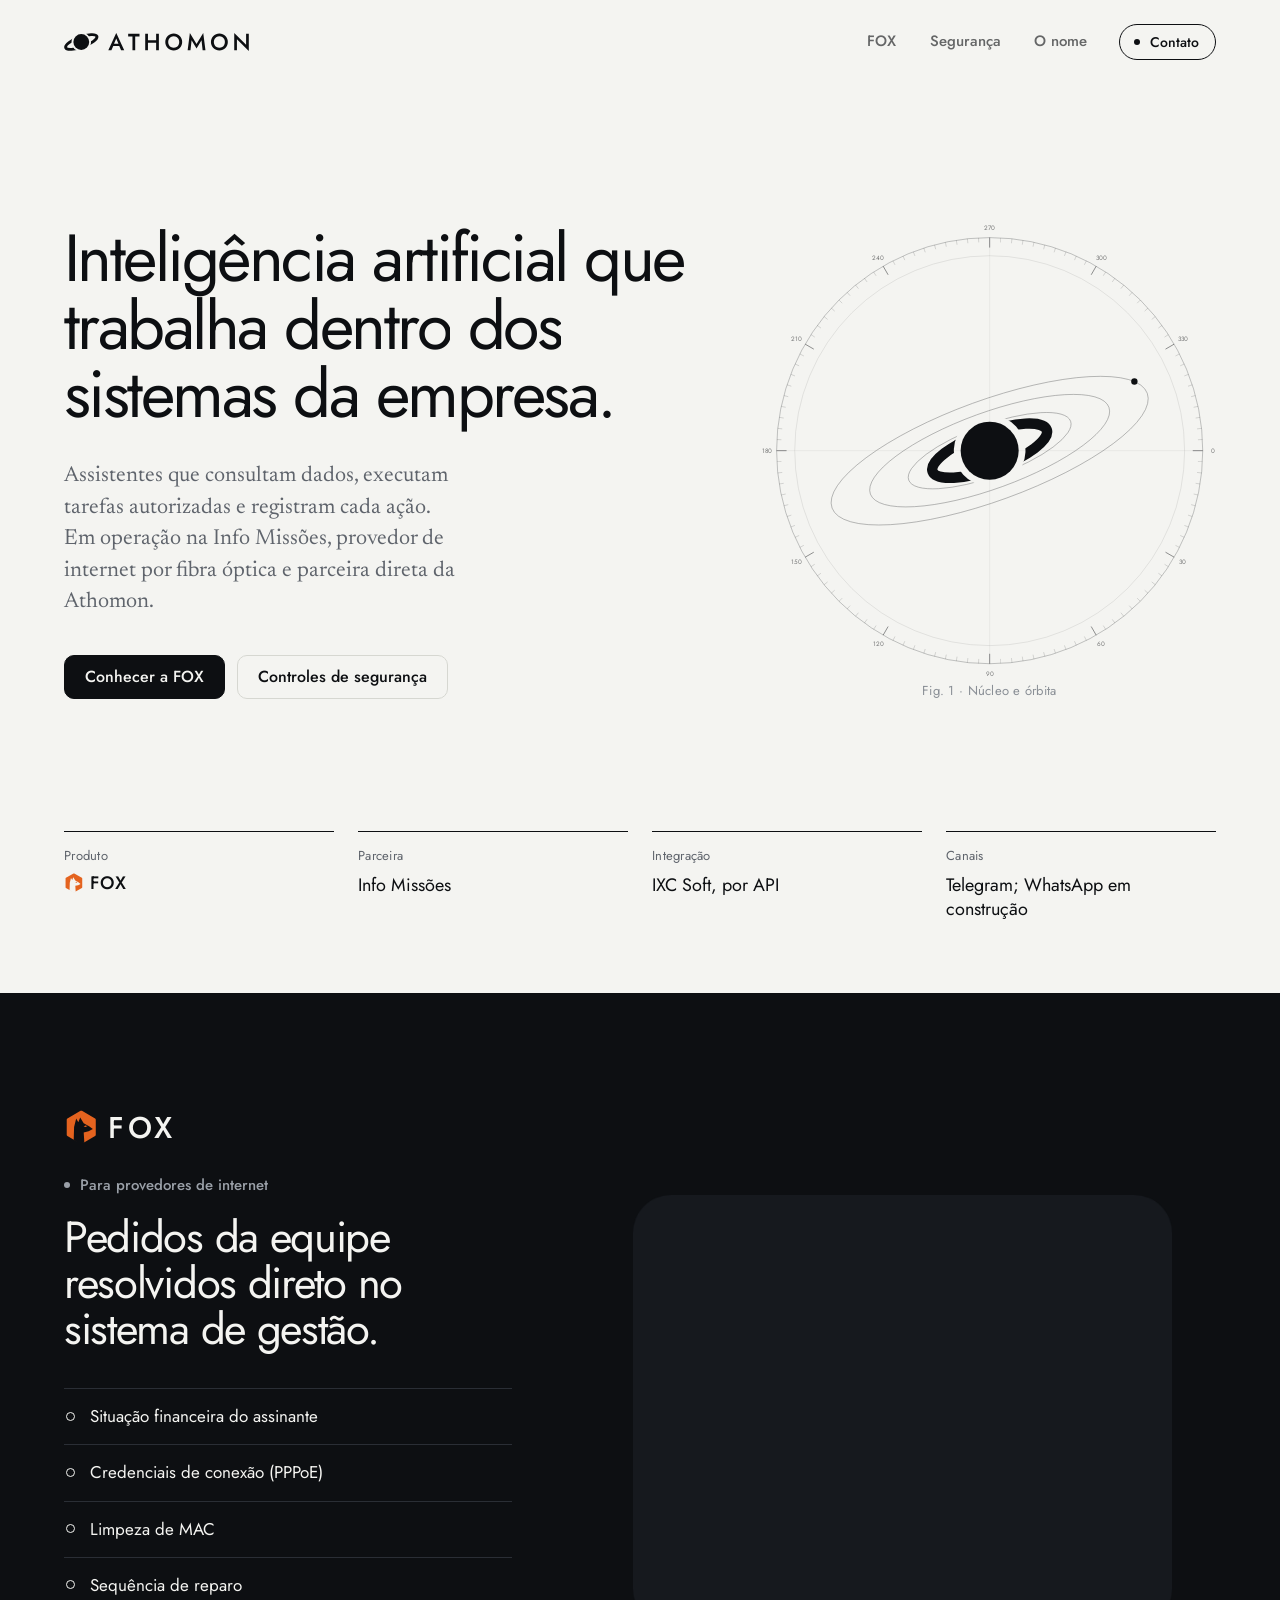
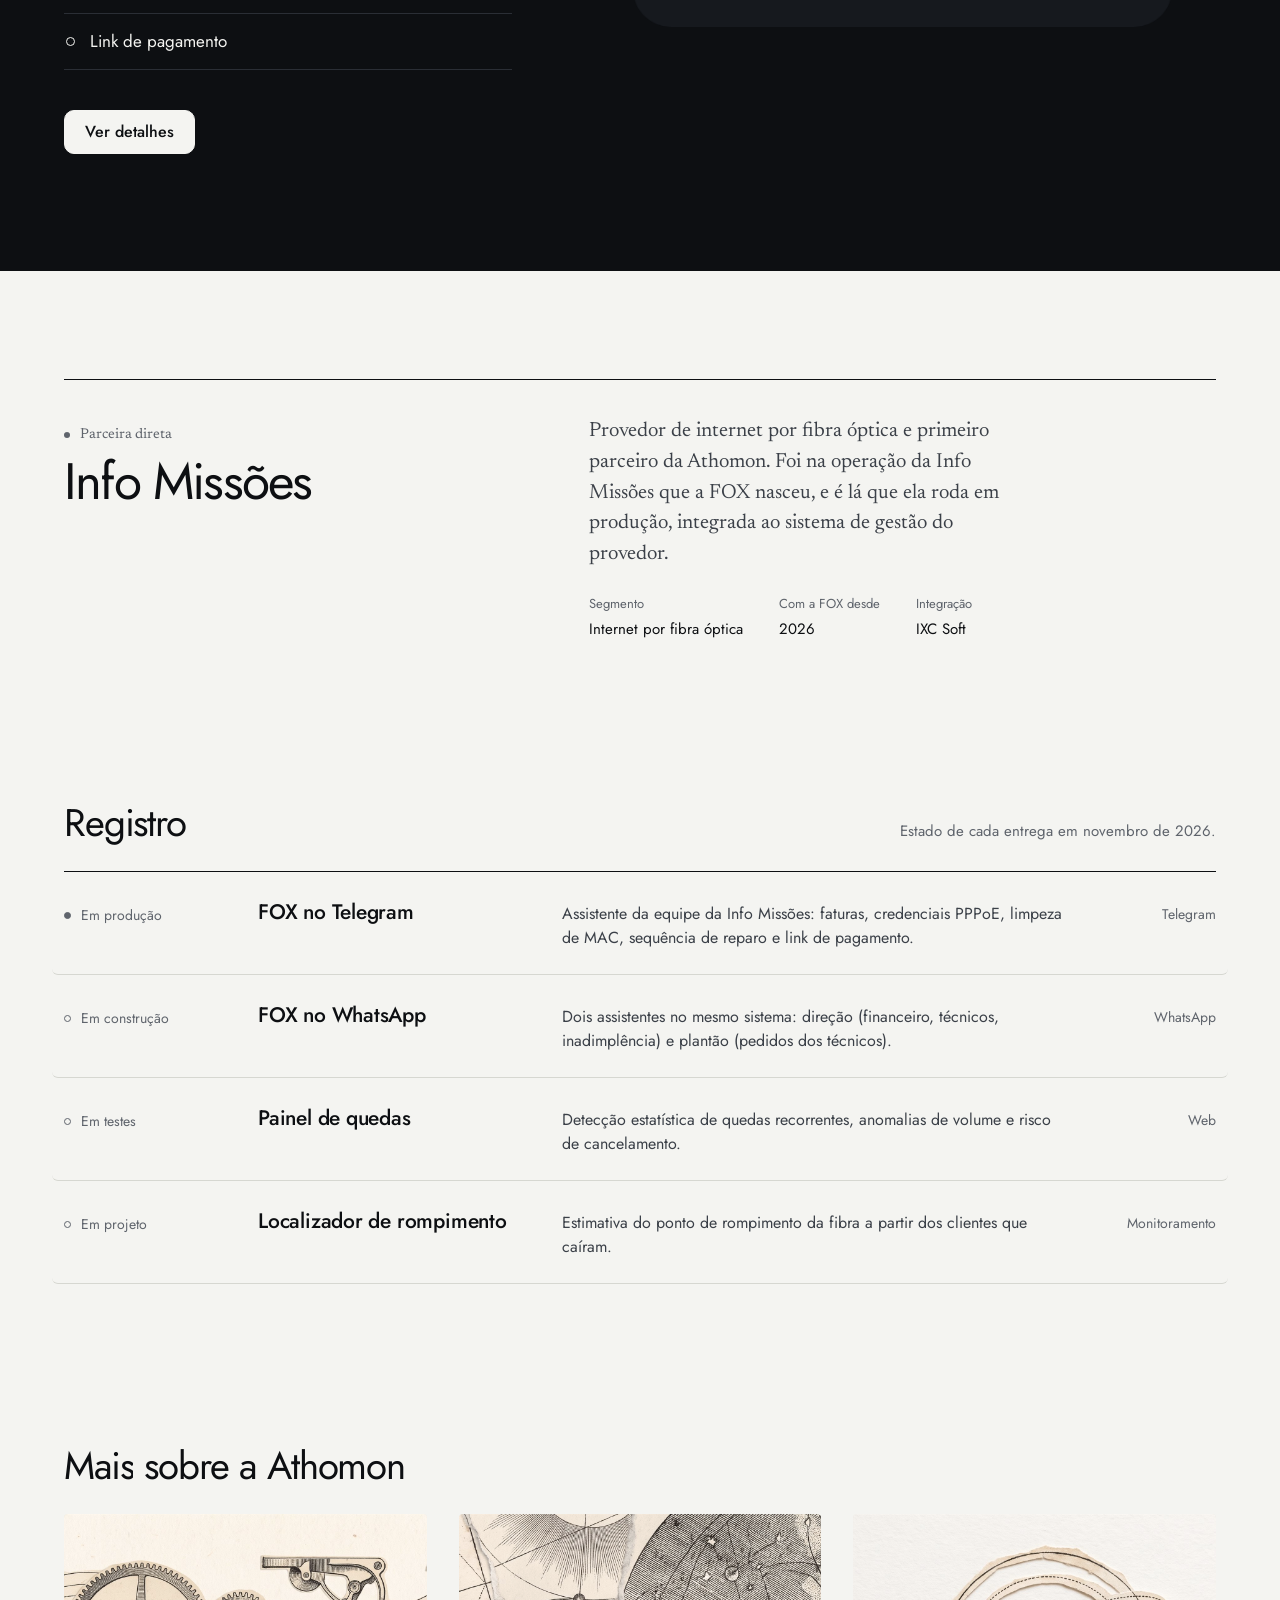
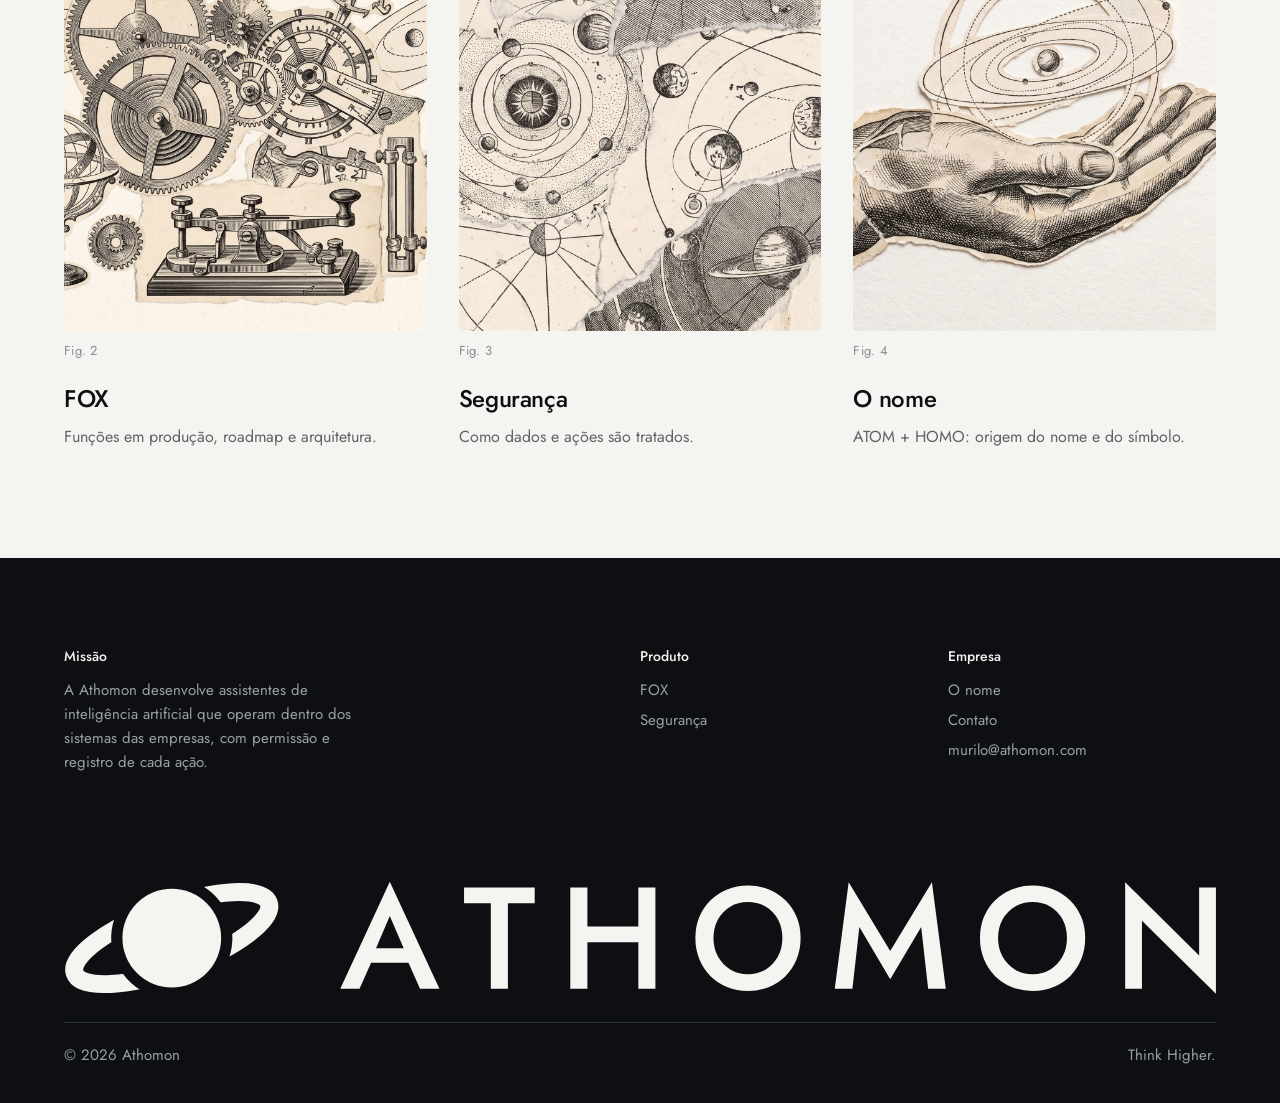
==== commit 255108bc: "FOX com logo animada, demonstração de atendimento e Info Missões como parceira Co-Authored-By: Claud" ====
--- a/index.html
+++ b/index.html
@@ -34,7 +34,7 @@
   <div class="wrap hero2-grid">
     <div class="hero2-copy">
       <h1 data-rise>Inteligência artificial que trabalha dentro dos sistemas da empresa.</h1>
-      <p class="lead in d3">Assistentes que consultam dados, executam tarefas autorizadas e registram cada ação. Em operação em um provedor de internet por fibra óptica.</p>
+      <p class="lead in d3">Assistentes que consultam dados, executam tarefas autorizadas e registram cada ação. Em operação na Info Missões, provedor de internet por fibra óptica e parceira direta da Athomon.</p>
       <div class="actions in d3"><a class="btn" href="fox.html">Conhecer a FOX</a><a class="btn btn--line" href="seguranca.html">Controles de segurança</a></div>
     </div>
     <figure class="instrument" aria-hidden="true">
@@ -44,10 +44,10 @@
   </div>
   <div class="wrap">
     <dl class="facts" data-stagger>
-      <div><dt>Produto</dt><dd>FOX</dd></div>
+      <div><dt>Produto</dt><dd><span class="fox-lockup"><span data-fox-mark="laranja"></span>FOX</span></dd></div>
+      <div><dt>Parceira</dt><dd>Info Missões</dd></div>
       <div><dt>Integração</dt><dd>IXC Soft, por API</dd></div>
       <div><dt>Canais</dt><dd>Telegram; WhatsApp em construção</dd></div>
-      <div><dt>Modelos</dt><dd>Anthropic e OpenAI</dd></div>
     </dl>
   </div>
 </section>
@@ -55,7 +55,8 @@
 <section class="band dark" aria-labelledby="band-t">
   <div class="wrap band-grid">
     <div>
-      <p class="kicker">FOX para provedores</p>
+      <div class="fox-lockup"><span data-fox-mark="laranja" data-draw></span>FOX</div>
+      <p class="kicker">Para provedores de internet</p>
       <h2 id="band-t" data-rise>Pedidos da equipe resolvidos direto no sistema de gestão.</h2>
       <ul class="funcs" data-stagger><li>Situação financeira do assinante</li><li>Credenciais de conexão (PPPoE)</li><li>Limpeza de MAC</li><li>Sequência de reparo</li><li>Link de pagamento</li></ul>
       <div class="actions"><a class="btn btn--light" href="fox.html">Ver detalhes</a></div>
@@ -67,10 +68,20 @@
   </div>
 </section>
 
-<section class="section" aria-labelledby="log-t">
+<section class="section" aria-labelledby="partner-t">
+  <div class="wrap partner" data-stagger>
+    <div><p class="label">Parceira direta</p><h2 id="partner-t">Info Missões</h2></div>
+    <div>
+      <p>Provedor de internet por fibra óptica e primeiro parceiro da Athomon. Foi na operação da Info Missões que a FOX nasceu, e é lá que ela roda em produção, integrada ao sistema de gestão do provedor.</p>
+      <dl><div><dt>Segmento</dt><dd>Internet por fibra óptica</dd></div><div><dt>Com a FOX desde</dt><dd>2026</dd></div><div><dt>Integração</dt><dd>IXC Soft</dd></div></dl>
+    </div>
+  </div>
+</section>
+
+<section class="section tight" aria-labelledby="log-t">
   <div class="wrap">
     <div class="sec-head"><h2 id="log-t" data-rise>Registro</h2><p>Estado de cada entrega em novembro de 2026.</p></div>
-    <div class="log" data-stagger><a class="log-row" href="fox.html"><span class="state"><span class="dot full"></span>Em produção</span><span class="log-title">FOX no Telegram</span><span class="log-desc">Assistente da equipe interna: faturas, credenciais PPPoE, limpeza de MAC, sequência de reparo e link de pagamento.</span><span class="log-ch">Telegram</span></a><a class="log-row" href="fox.html"><span class="state"><span class="dot"></span>Em construção</span><span class="log-title">FOX no WhatsApp</span><span class="log-desc">Dois assistentes no mesmo sistema: direção (financeiro, técnicos, inadimplência) e plantão (pedidos dos técnicos).</span><span class="log-ch">WhatsApp</span></a><a class="log-row" href="fox.html"><span class="state"><span class="dot"></span>Em testes</span><span class="log-title">Painel de quedas</span><span class="log-desc">Detecção estatística de quedas recorrentes, anomalias de volume e risco de cancelamento.</span><span class="log-ch">Web</span></a><a class="log-row" href="fox.html"><span class="state"><span class="dot"></span>Em projeto</span><span class="log-title">Localizador de rompimento</span><span class="log-desc">Estimativa do ponto de rompimento da fibra a partir dos clientes que caíram.</span><span class="log-ch">Monitoramento</span></a></div>
+    <div class="log" data-stagger><a class="log-row" href="fox.html"><span class="state"><span class="dot full"></span>Em produção</span><span class="log-title">FOX no Telegram</span><span class="log-desc">Assistente da equipe da Info Missões: faturas, credenciais PPPoE, limpeza de MAC, sequência de reparo e link de pagamento.</span><span class="log-ch">Telegram</span></a><a class="log-row" href="fox.html"><span class="state"><span class="dot"></span>Em construção</span><span class="log-title">FOX no WhatsApp</span><span class="log-desc">Dois assistentes no mesmo sistema: direção (financeiro, técnicos, inadimplência) e plantão (pedidos dos técnicos).</span><span class="log-ch">WhatsApp</span></a><a class="log-row" href="fox.html"><span class="state"><span class="dot"></span>Em testes</span><span class="log-title">Painel de quedas</span><span class="log-desc">Detecção estatística de quedas recorrentes, anomalias de volume e risco de cancelamento.</span><span class="log-ch">Web</span></a><a class="log-row" href="fox.html"><span class="state"><span class="dot"></span>Em projeto</span><span class="log-title">Localizador de rompimento</span><span class="log-desc">Estimativa do ponto de rompimento da fibra a partir dos clientes que caíram.</span><span class="log-ch">Monitoramento</span></a></div>
   </div>
 </section>
 
@@ -94,5 +105,6 @@
 </footer>
 <script src="assets/js/site.js" defer></script>
 <script src="assets/js/motion.js" defer></script>
+<script src="assets/js/fox.js" defer></script>
 </body>
 </html>
--- a/assets/css/site.css
+++ b/assets/css/site.css
@@ -354,3 +354,79 @@
   .caption { position: relative; opacity: 1; transform: none; }
   ::view-transition-group(*), ::view-transition-old(*), ::view-transition-new(*) { animation: none !important; }
 }
+
+/* =====================================================================
+   FOX: selo, assinatura, demonstração e parceria
+   ===================================================================== */
+[data-fox-mark] { display: inline-block; width: 1em; height: 1em; line-height: 0; flex: none; }
+[data-fox-mark] svg { width: 100%; height: 100%; overflow: visible; }
+.fm-draw .fm-fill { opacity: 0; transform: scale(.92); transform-origin: 50% 50%; transition: opacity .9s var(--ease-out) .9s, transform 1.2s var(--ease-out) .9s; }
+.fm-draw .fm-line { stroke-dasharray: 1; stroke-dashoffset: 1; transition: stroke-dashoffset 1.6s var(--ease-io), opacity .6s 1.4s; }
+.fm-draw.is-drawn .fm-fill { opacity: 1; transform: none; }
+.fm-draw.is-drawn .fm-line { stroke-dashoffset: 0; opacity: 0; }
+
+/* Assinatura FOX: selo + nome */
+.fox-lockup { display: inline-flex; align-items: center; gap: .32em; font: 500 1em/1 var(--sans); letter-spacing: .12em; }
+.fox-lockup [data-fox-mark] { width: 1.15em; height: 1.15em; }
+.band .fox-lockup { display: flex; width: max-content; font-size: 30px; margin-bottom: 22px; color: var(--paper); }
+.facts dd .fox-lockup { font-size: 18px; letter-spacing: .1em; }
+.facts dd .fox-lockup [data-fox-mark] { width: 1.1em; height: 1.1em; }
+
+/* Topo da página FOX */
+.fox-hero { display: grid; grid-template-columns: minmax(0, 7fr) minmax(0, 5fr); gap: clamp(32px, 5vw, 80px); align-items: center; }
+.fox-hero .big-mark { justify-self: center; width: min(100%, 360px); aspect-ratio: 1; position: relative; display: grid; place-items: center; }
+.fox-hero .big-mark [data-fox-mark] { width: 72%; height: 72%; }
+.fox-hero .big-mark::before, .fox-hero .big-mark::after { content: ""; position: absolute; inset: 0; border-radius: 50%; border: 1px solid var(--line); }
+.fox-hero .big-mark::after { inset: 9%; border-style: dashed; border-color: color-mix(in srgb, #E4631F 45%, transparent); animation: spin-slow 60s linear infinite; }
+.fox-hero .big-mark .orbit-dot { position: absolute; inset: 0; animation: spin-slow 14s linear infinite; }
+.fox-hero .big-mark .orbit-dot::before { content: ""; position: absolute; top: -4px; left: 50%; width: 8px; height: 8px; margin-left: -4px; border-radius: 50%; background: #E4631F; }
+@keyframes spin-slow { to { transform: rotate(360deg); } }
+.fox-title { display: flex; align-items: center; gap: .28em; }
+.fox-title .headline { letter-spacing: .06em; }
+@media (max-width: 860px) { .fox-hero { grid-template-columns: 1fr; } .fox-hero .big-mark { width: 220px; order: -1; } }
+
+/* Demonstração de atendimento */
+.demo { display: grid; grid-template-columns: minmax(0, 5fr) minmax(0, 7fr); gap: clamp(32px, 6vw, 96px); align-items: center; }
+.demo h2 { font: 400 clamp(30px, 3vw, 44px)/1.08 var(--sans); letter-spacing: -.03em; margin: 0 0 20px; }
+.demo .note-small { font: 400 14px var(--sans); color: var(--muted); margin-top: 20px; }
+.chat { background: var(--ink); color: var(--paper); border-radius: 14px; overflow: hidden; font-family: var(--sans); min-height: 470px; display: flex; flex-direction: column; }
+.chat-top { display: flex; align-items: center; gap: 12px; padding: 16px 20px; border-bottom: 1px solid var(--ink-line); }
+.chat-top [data-fox-mark] { width: 30px; height: 30px; }
+.chat-top b { display: block; font-weight: 500; font-size: 15px; letter-spacing: .04em; }
+.chat-top small { font-size: 12.5px; color: var(--ink-muted); display: inline-flex; align-items: center; gap: 6px; }
+.chat-top small::before { content: ""; width: 6px; height: 6px; border-radius: 50%; background: #5BBF7A; }
+.chat-log { flex: 1; padding: 22px 20px; display: flex; flex-direction: column; gap: 12px; justify-content: flex-end; }
+.msg { display: flex; gap: 10px; align-items: flex-end; max-width: 86%; opacity: 0; transform: translateY(10px); transition: opacity .5s var(--ease-out), transform .6s var(--ease-out); }
+.msg.in { opacity: 1; transform: none; }
+.msg p { margin: 0; padding: 11px 14px; border-radius: 14px; font-size: 15px; line-height: 1.45; }
+.msg--me { align-self: flex-end; }
+.msg--me p { background: var(--paper); color: var(--ink); border-bottom-right-radius: 4px; }
+.msg--fox p { background: var(--ink-2); border: 1px solid var(--ink-line); border-bottom-left-radius: 4px; }
+.msg-av { width: 26px !important; height: 26px !important; margin-bottom: 2px; }
+.typing { display: inline-flex; gap: 4px; padding: 14px 16px; background: var(--ink-2); border: 1px solid var(--ink-line); border-radius: 14px; border-bottom-left-radius: 4px; }
+.typing i { width: 6px; height: 6px; border-radius: 50%; background: var(--ink-muted); animation: blink 1.2s infinite; }
+.typing i:nth-child(2) { animation-delay: .15s; } .typing i:nth-child(3) { animation-delay: .3s; }
+@keyframes blink { 0%, 60%, 100% { opacity: .25; } 30% { opacity: 1; } }
+.act { background: var(--ink-2); border: 1px solid #3a3f47; border-radius: 12px; padding: 14px; min-width: 250px; }
+.act-head { display: flex; justify-content: space-between; gap: 12px; font-size: 15px; }
+.act-head span { color: var(--ink-muted); font-size: 13px; }
+.act-meta { font-size: 13px; color: var(--ink-muted); margin: 6px 0 12px; }
+.act-btns { display: flex; gap: 8px; }
+.act-btns span { flex: 1; text-align: center; padding: 8px 10px; border-radius: 8px; font-size: 14px; font-weight: 500; transition: transform .2s, background-color .3s, opacity .3s; }
+.act-ok { background: var(--paper); color: var(--ink); }
+.act-no { border: 1px solid var(--ink-line); color: var(--ink-muted); }
+.act-ok.pressed { transform: scale(.94); }
+.msg.done .act-btns { opacity: .35; }
+.msg.done .act { border-color: #5BBF7A; }
+@media (max-width: 900px) { .demo { grid-template-columns: 1fr; } .chat { min-height: 440px; } }
+
+/* Parceria */
+.partner { display: grid; grid-template-columns: minmax(0, 5fr) minmax(0, 7fr); gap: clamp(32px, 6vw, 96px); padding: 36px 0 0; border-top: 1px solid var(--ink); font-family: var(--sans); }
+.partner .label { font-size: 14px; color: var(--muted); margin: 0 0 10px; display: inline-flex; align-items: center; gap: 10px; }
+.partner .label::before { content: ""; width: 6px; height: 6px; border-radius: 50%; background: currentColor; }
+.partner h2 { font: 400 clamp(36px, 4vw, 60px)/1 var(--sans); letter-spacing: -.035em; margin: 0; }
+.partner p { font-family: var(--serif); font-size: clamp(19px, 1.6vw, 22px); line-height: 1.5; color: #3B4048; margin: 0 0 16px; max-width: 38ch; }
+.partner dl { display: flex; flex-wrap: wrap; gap: 10px 36px; margin: 24px 0 0; font-size: 15px; }
+.partner dt { color: var(--muted); font-size: 13px; }
+.partner dd { margin: 2px 0 0; }
+@media (max-width: 860px) { .partner { grid-template-columns: 1fr; } }
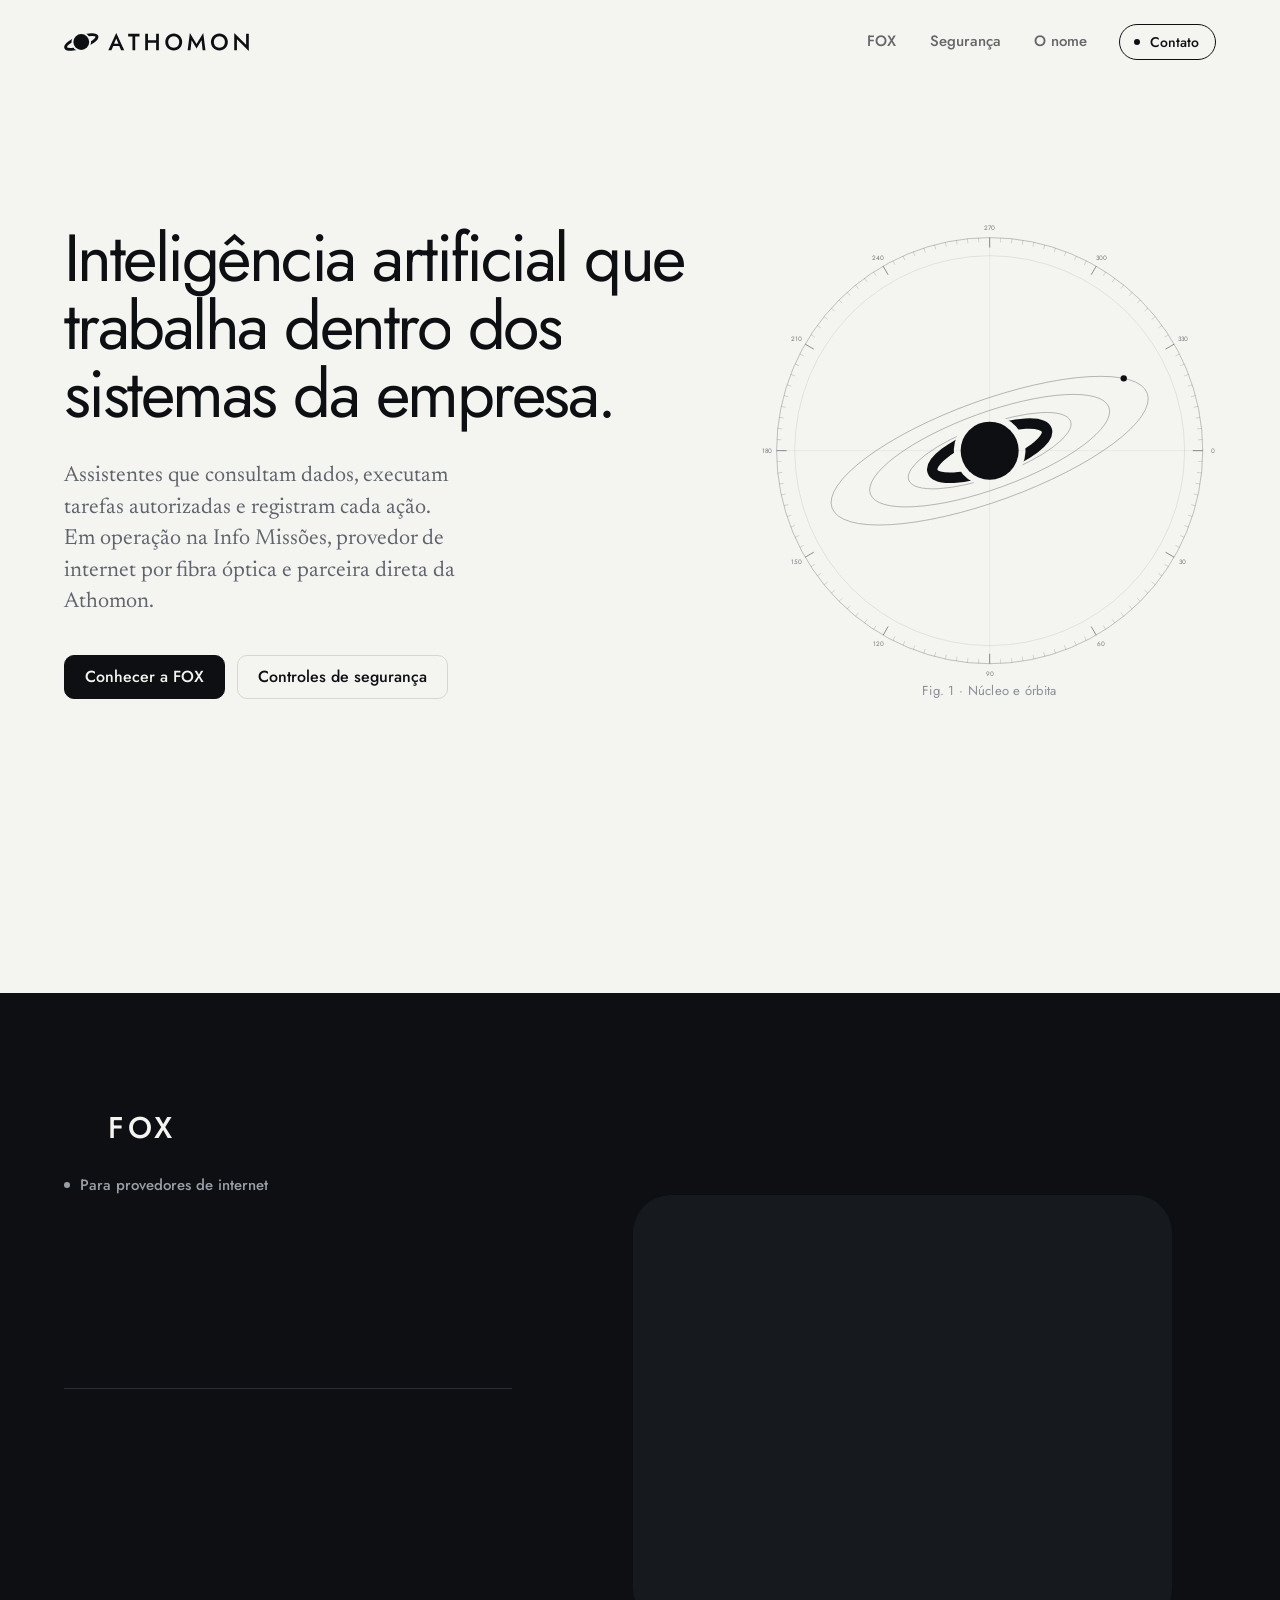
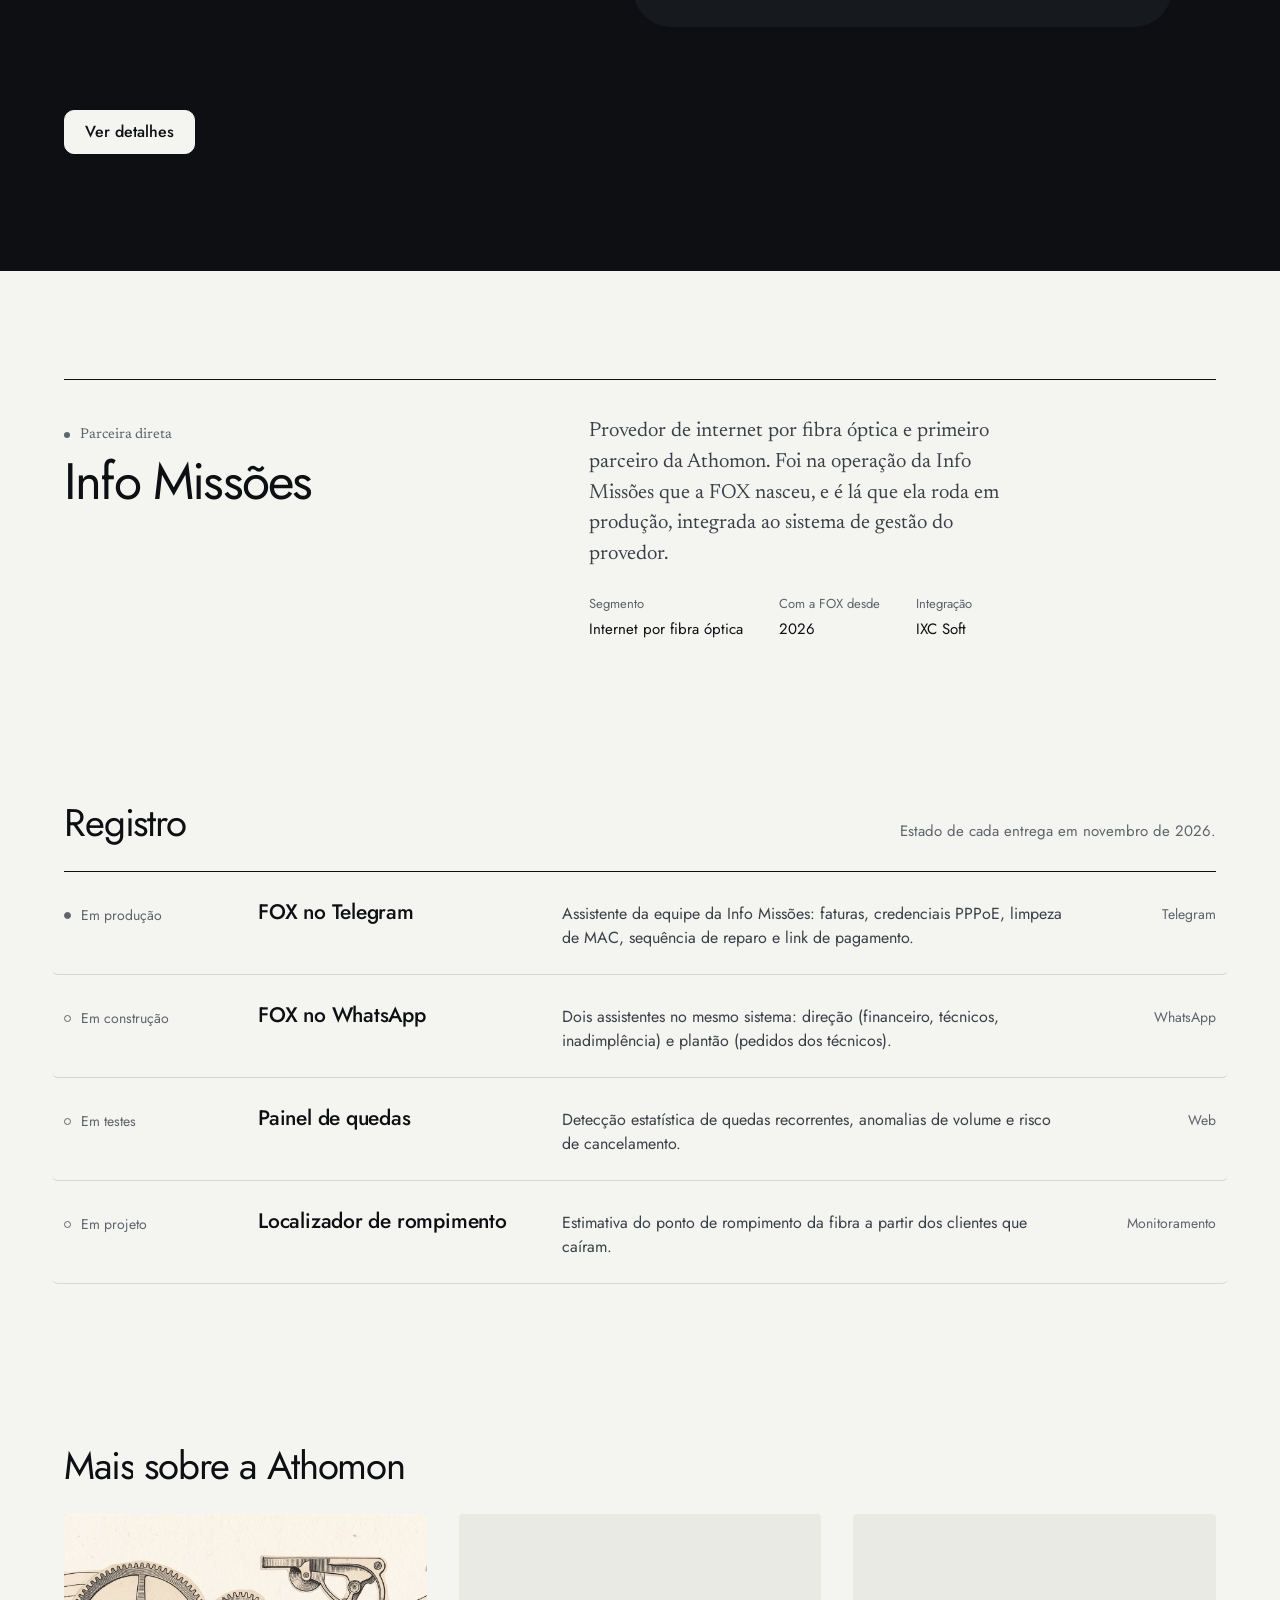
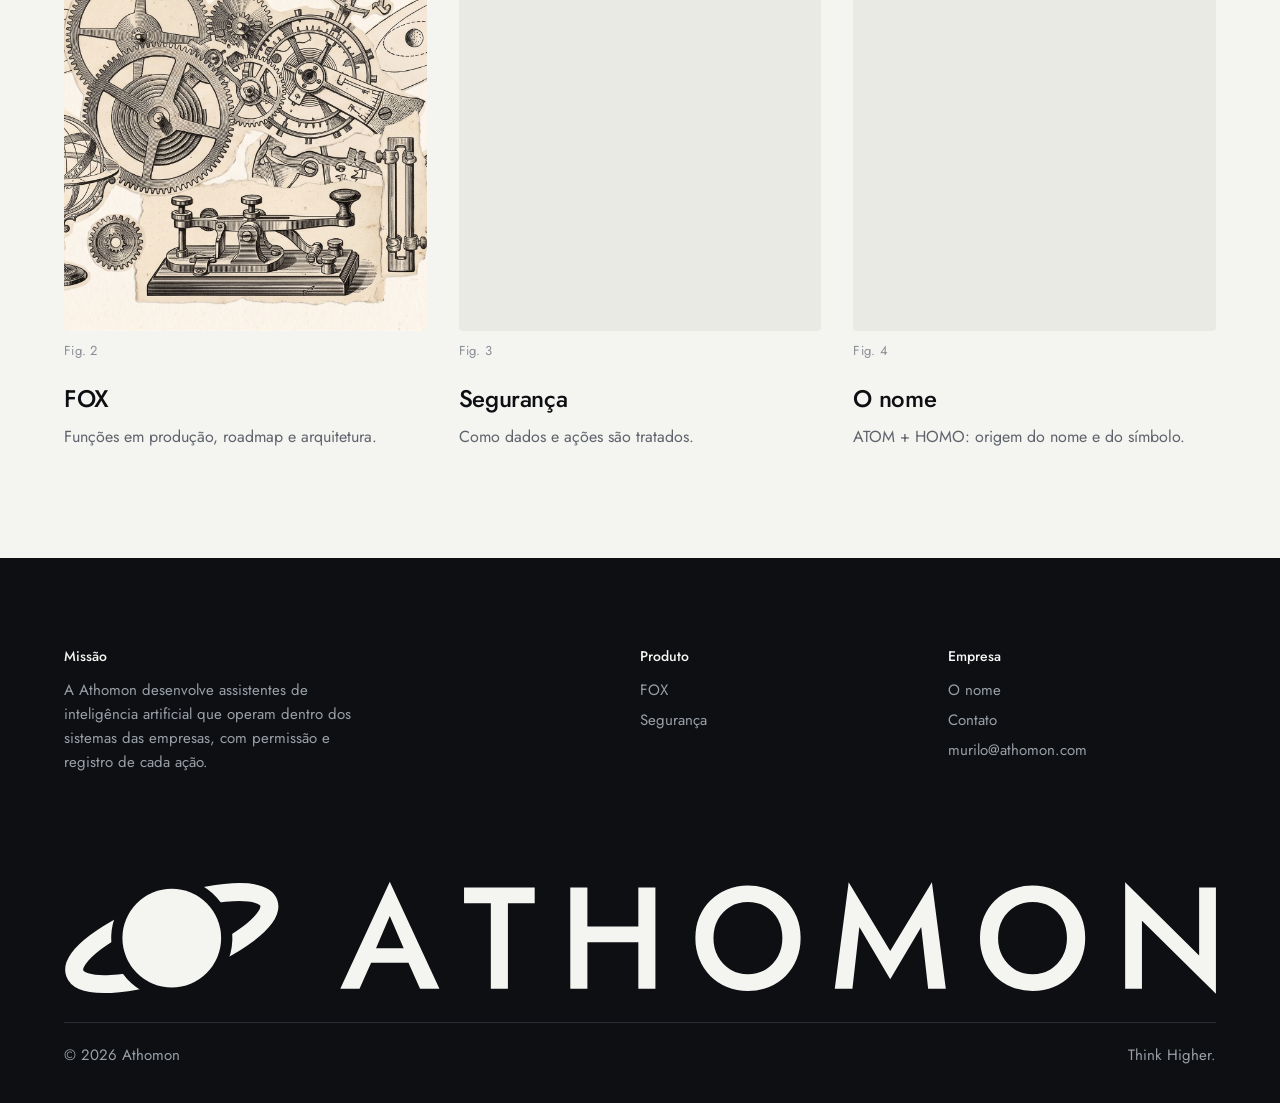
==== commit 7a7b4569: "Versão nos arquivos de estilo e script para evitar cache antigo Co-Authored-By: Claude Opus 5.5 <nor" ====
--- a/index.html
+++ b/index.html
@@ -18,7 +18,7 @@
 <link rel="manifest" href="site.webmanifest">
 <link rel="preload" href="assets/fonts/newsreader-latin-opsz-normal.woff2" as="font" type="font/woff2" crossorigin>
 <link rel="preload" href="assets/fonts/jost-latin-wght-normal.woff2" as="font" type="font/woff2" crossorigin>
-<link rel="stylesheet" href="assets/css/site.css">
+<link rel="stylesheet" href="assets/css/site.css?v=390cfc09">
 </head>
 <body class="page-home">
 <a class="skip" href="#conteudo">Pular para o conteúdo</a>
@@ -103,8 +103,8 @@
     <div class="legal"><span>&copy; <span id="year">2026</span> Athomon</span><span lang="en">Think Higher.</span></div>
   </div>
 </footer>
-<script src="assets/js/site.js" defer></script>
-<script src="assets/js/motion.js" defer></script>
-<script src="assets/js/fox.js" defer></script>
+<script src="assets/js/site.js?v=c924983e" defer></script>
+<script src="assets/js/motion.js?v=ffa8a82c" defer></script>
+<script src="assets/js/fox.js?v=d45e30bc" defer></script>
 </body>
 </html>
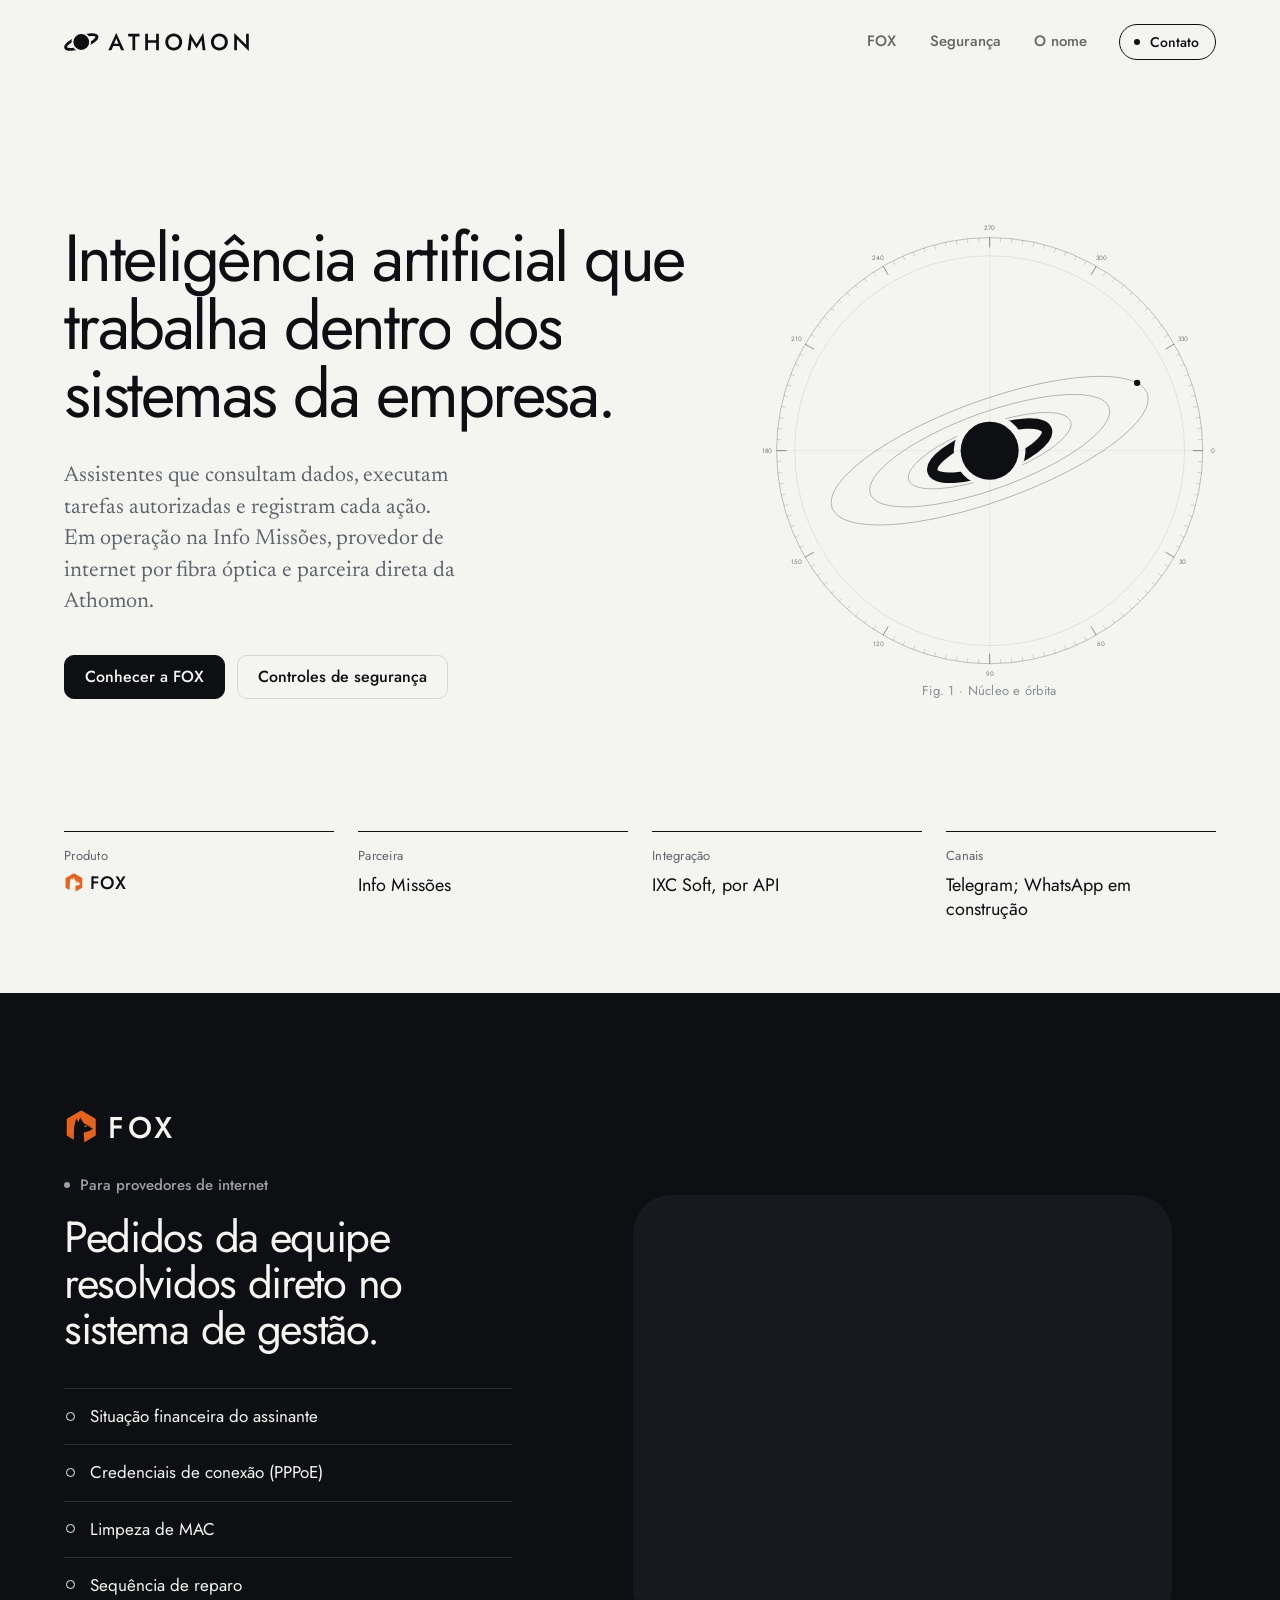
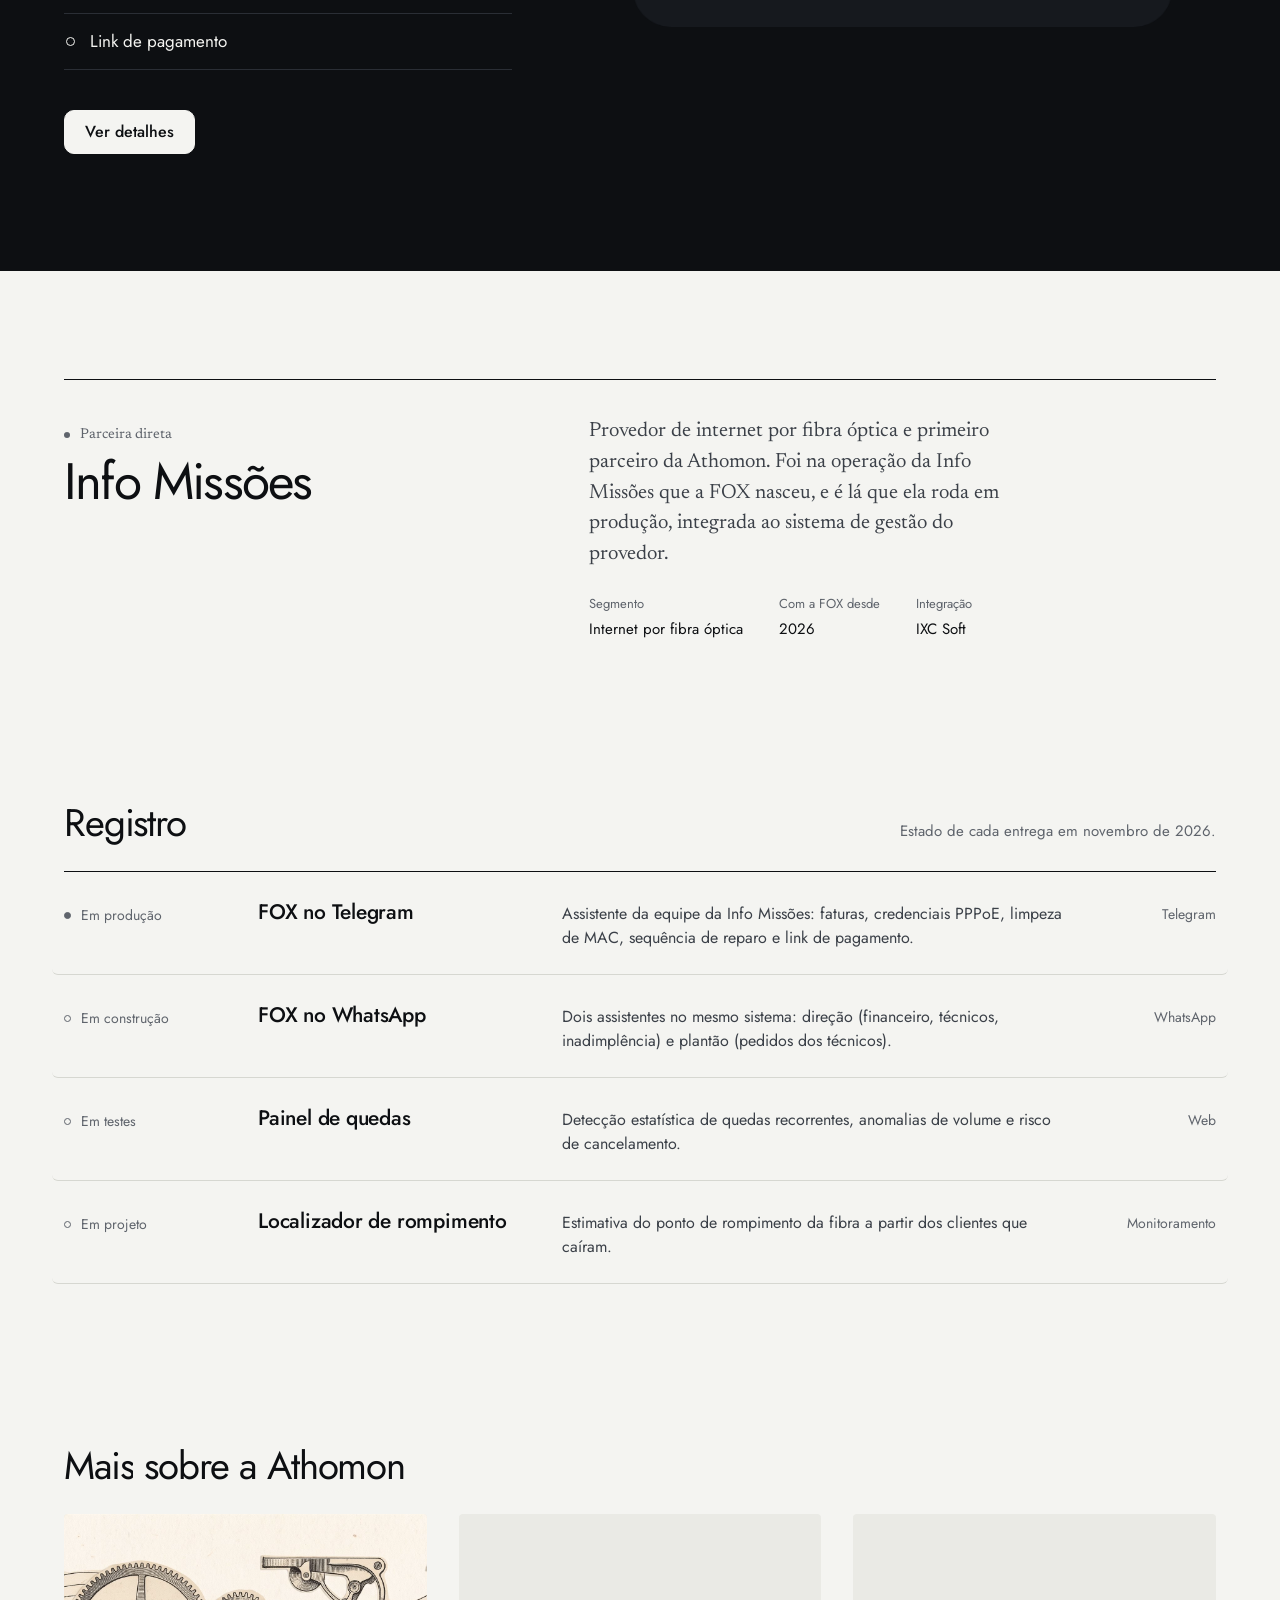
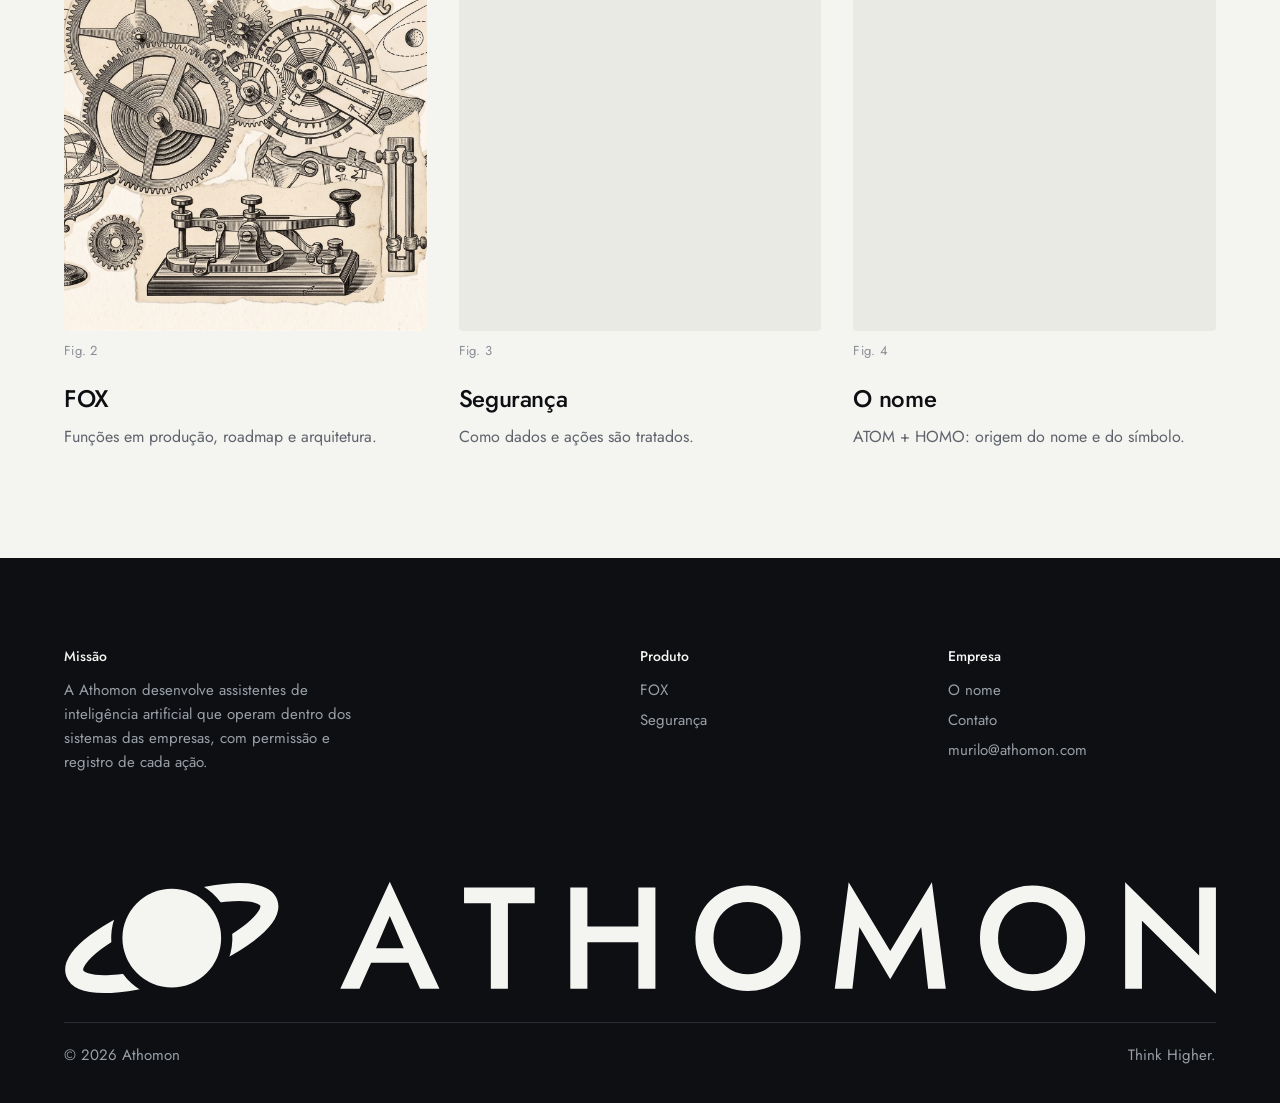
==== commit db522b8c: "Conversa de exemplo some suavemente antes de recomeçar Co-Authored-By: Claude Opus 5.5 <noreply@anth" ====
--- a/index.html
+++ b/index.html
@@ -105,6 +105,6 @@
 </footer>
 <script src="assets/js/site.js?v=c924983e" defer></script>
 <script src="assets/js/motion.js?v=ffa8a82c" defer></script>
-<script src="assets/js/fox.js?v=d45e30bc" defer></script>
+<script src="assets/js/fox.js?v=77e9936e" defer></script>
 </body>
 </html>
